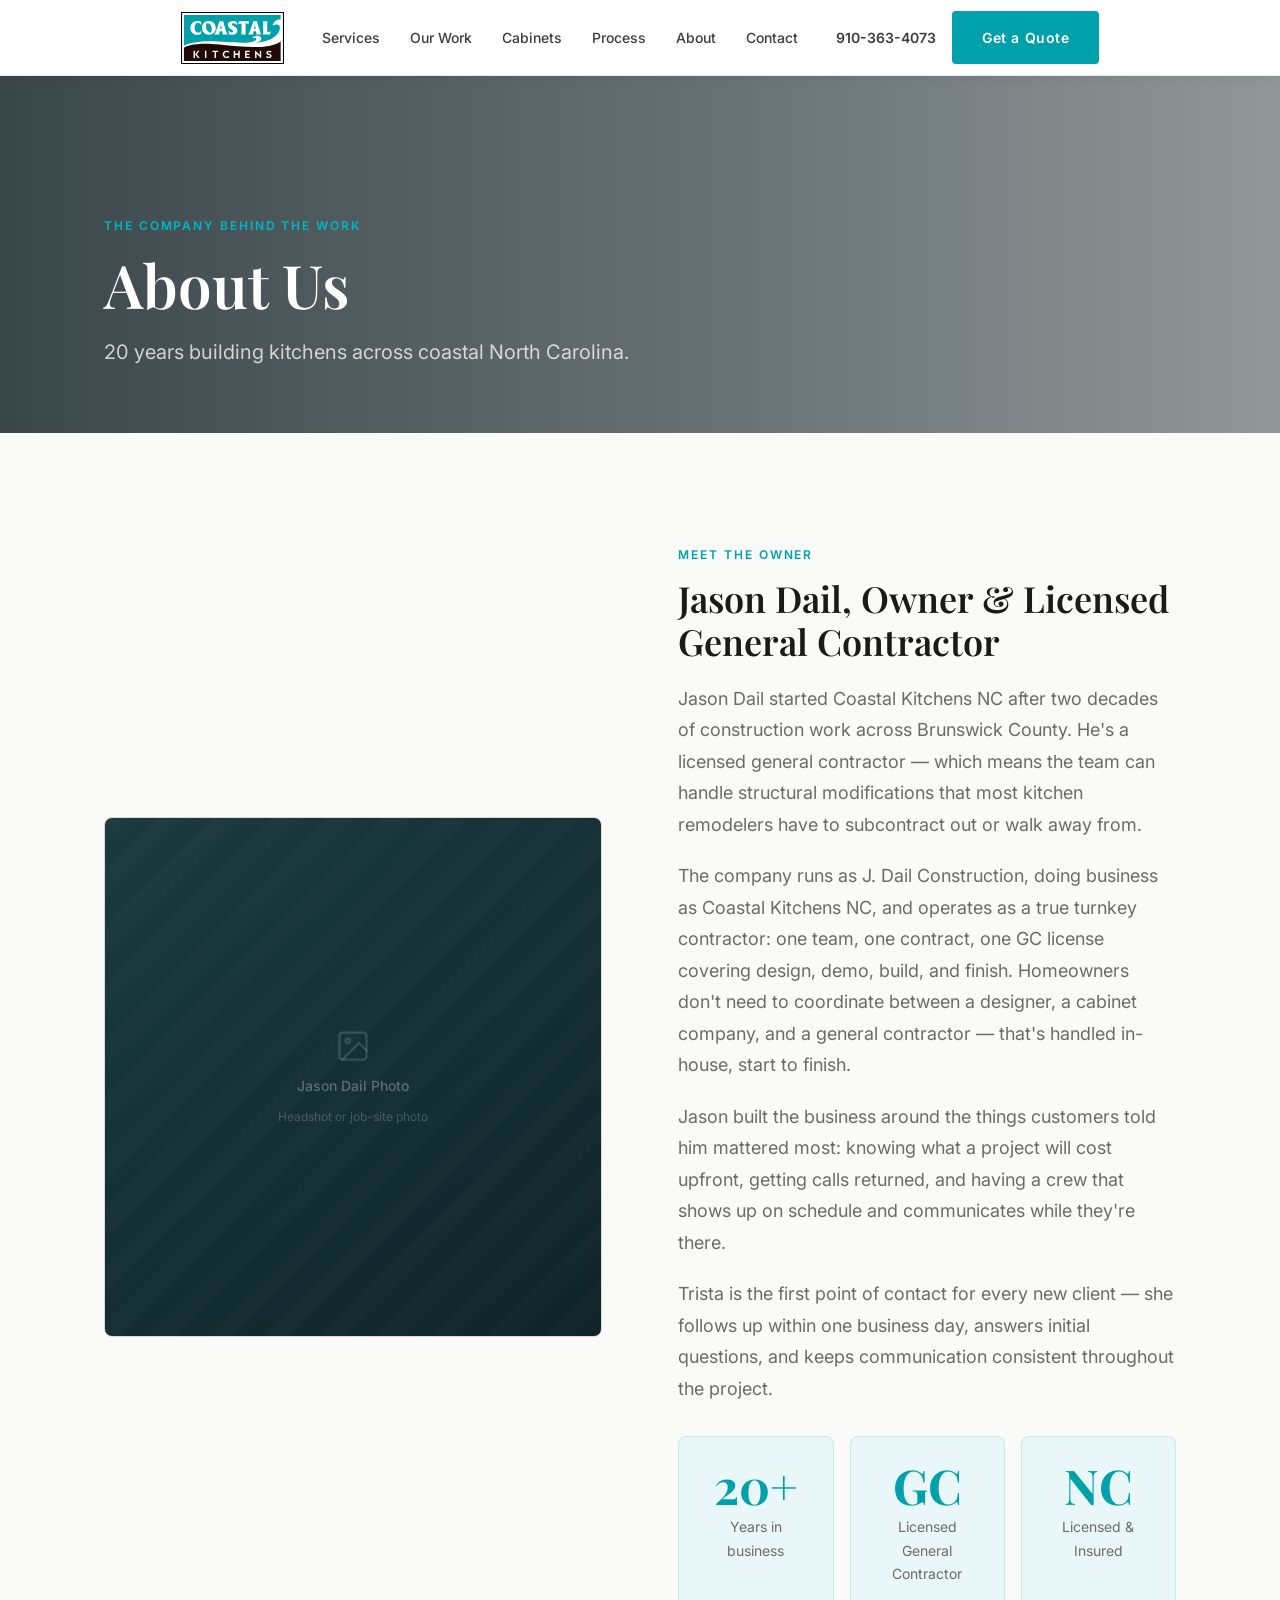
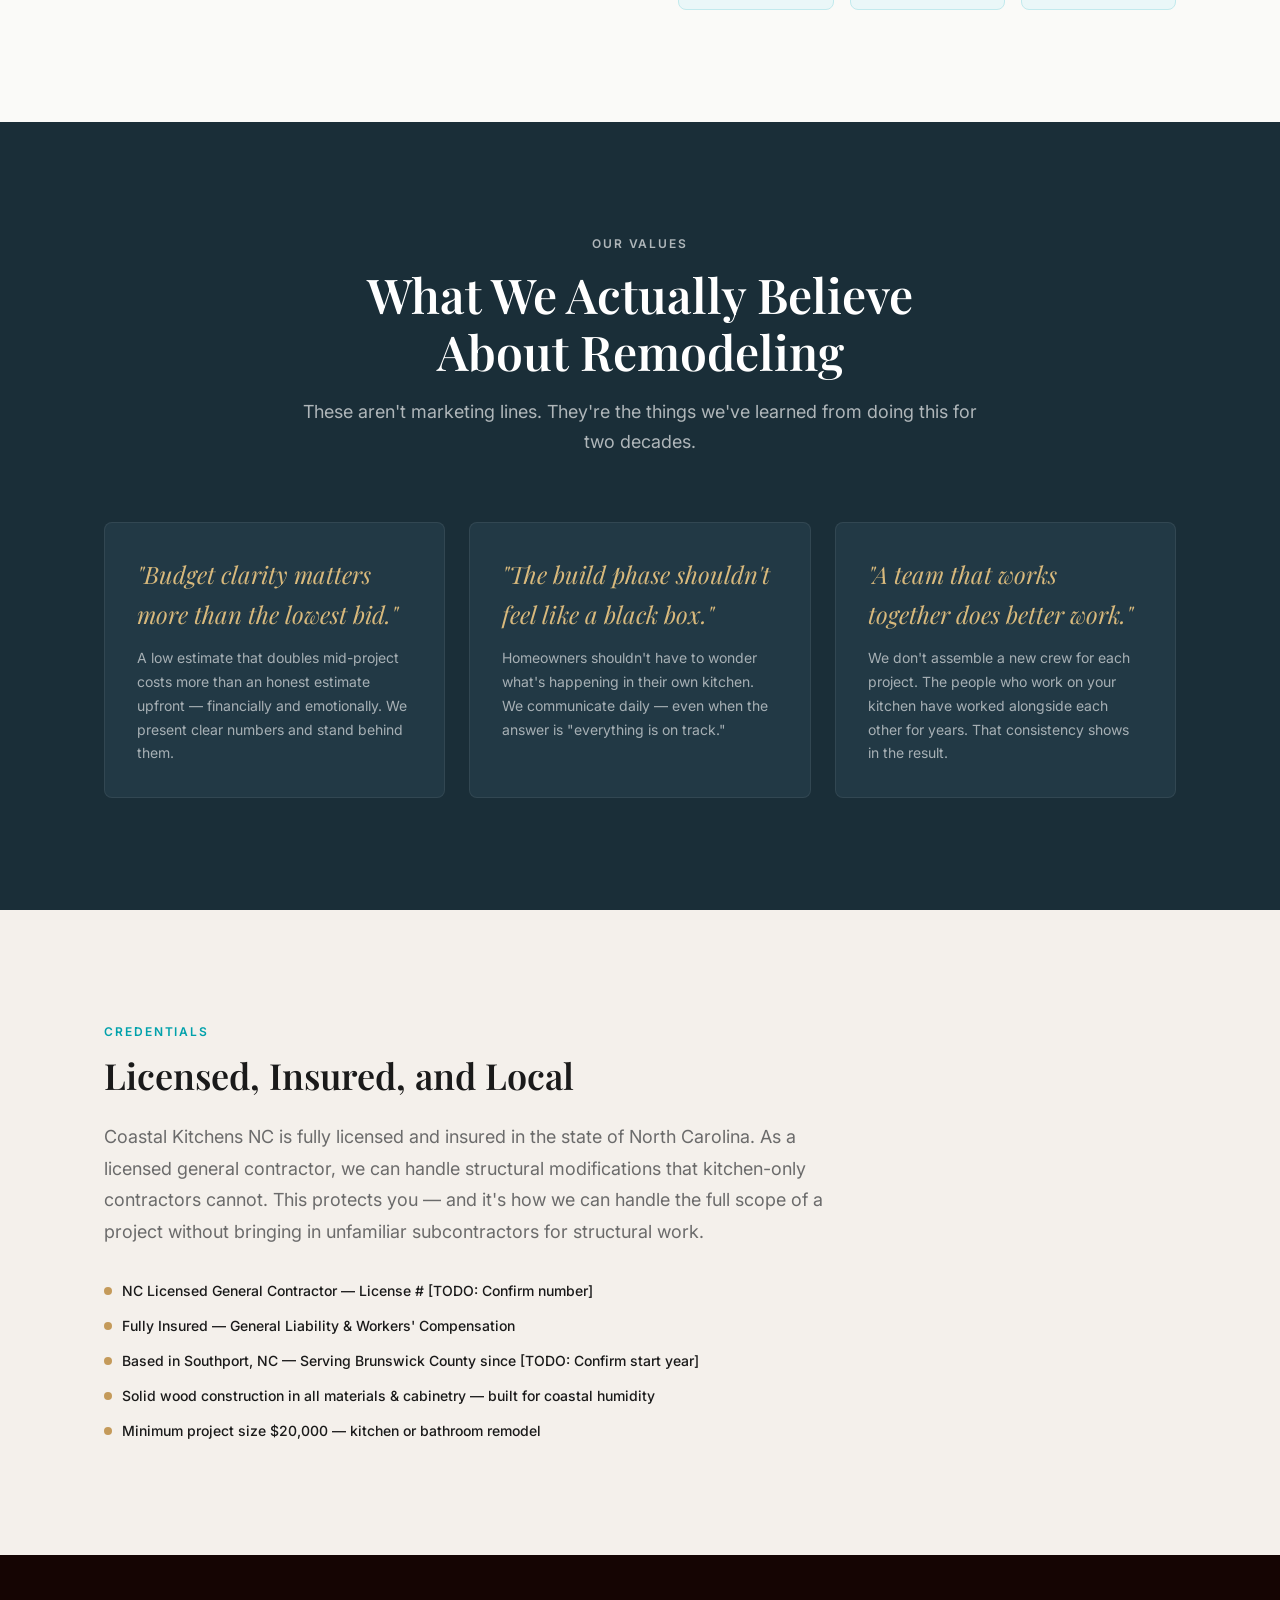
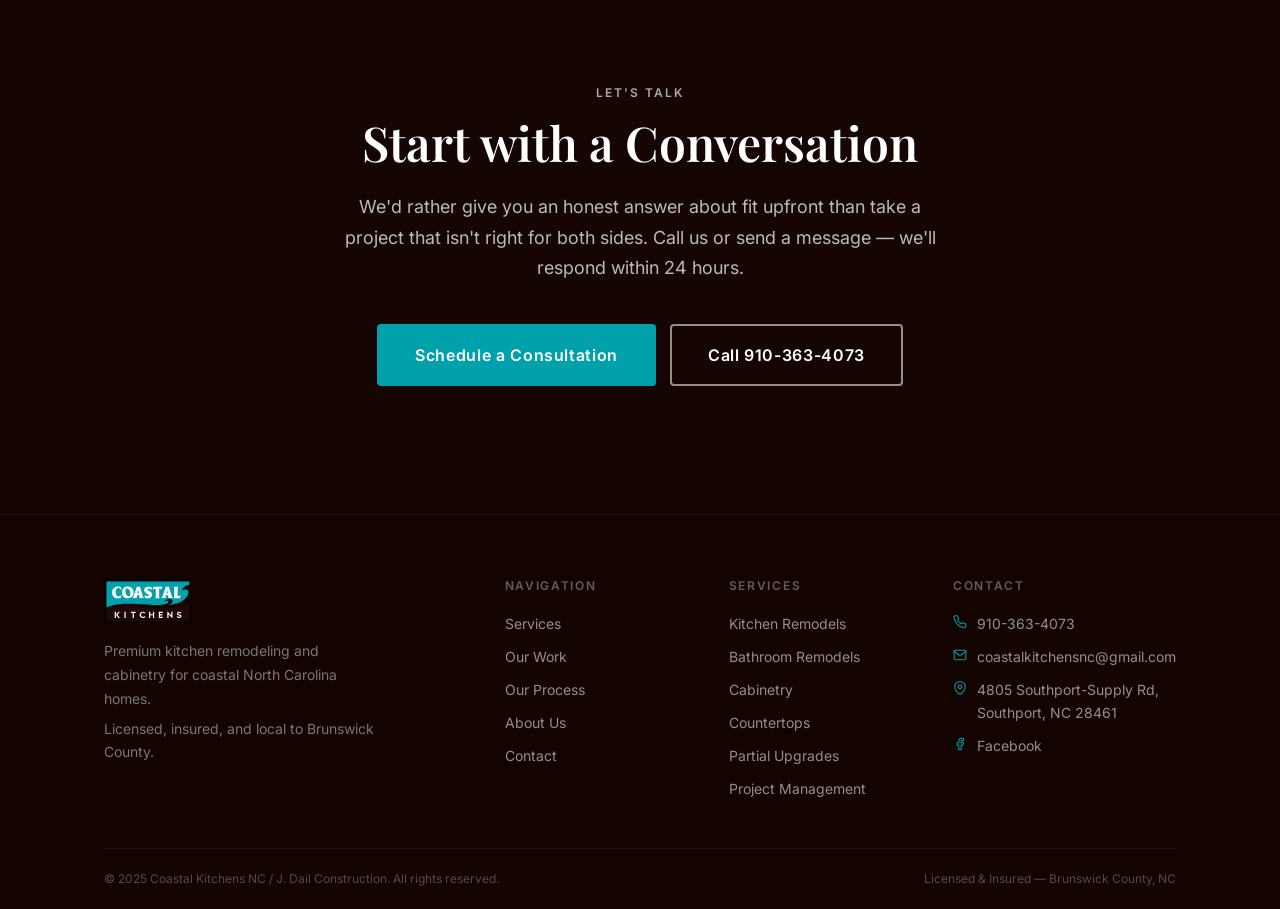
==== about.html @ c31afcaa "Initial site build — Coastal Kitchens NC Full first-pass website for J. Dail Construction / Coastal " ====
<!DOCTYPE html>
<html lang="en">
<head>
  <meta charset="UTF-8" />
  <meta name="viewport" content="width=device-width, initial-scale=1.0" />
  <title>About — Coastal Kitchens NC</title>
  <meta name="description" content="Jason Dail and Coastal Kitchens NC — 20 years of kitchen remodeling experience in Brunswick County, coastal North Carolina. Licensed general contractor." />
  <link rel="icon" type="image/png" sizes="192x192" href="images/favicon.png" />
  <link rel="shortcut icon" href="favicon.ico" type="image/png" />
  <link rel="apple-touch-icon" href="images/favicon.png" />
  <link rel="stylesheet" href="css/styles.css" />
  <link rel="preconnect" href="https://fonts.googleapis.com" />
  <link rel="preconnect" href="https://fonts.gstatic.com" crossorigin />
</head>
<body>

  <!-- Navigation -->
  <header class="site-header solid" id="site-header">
    <div class="container">
      <nav class="nav-inner">
        <a href="index.html" class="site-logo">
          <img src="images/logo.svg" alt="Coastal Kitchens NC" class="logo-img" />
        </a>
        <ul class="nav-links">
          <li><a href="services.html">Services</a></li>
          <li><a href="portfolio.html">Our Work</a></li>
          <li><a href="cabinets.html">Cabinets</a></li>
          <li><a href="process.html">Process</a></li>
          <li><a href="about.html">About</a></li>
          <li><a href="contact.html">Contact</a></li>
        </ul>
        <div class="nav-actions">
          <a href="tel:9103634073" class="nav-phone">910-363-4073</a>
          <a href="contact.html" class="btn btn-primary">Get a Quote</a>
          <button class="mobile-menu-toggle" aria-label="Open menu"><span></span><span></span><span></span></button>
        </div>
      </nav>
    </div>
  </header>
  <nav class="mobile-nav" aria-label="Mobile navigation">
    <a href="services.html">Services</a>
    <a href="portfolio.html">Our Work</a>
    <a href="cabinets.html">Cabinets</a>
    <a href="process.html">Process</a>
    <a href="about.html">About</a>
    <a href="contact.html">Contact</a>
    <a href="tel:9103634073" class="mobile-phone">910-363-4073</a>
  </nav>

  <!-- Page Hero -->
  <div class="page-hero">
    <div class="container">
      <span class="eyebrow">The Company Behind the Work</span>
      <h1>About Us</h1>
      <!-- TODO: Confirm tagline language with Jason -->
      <p>20 years building kitchens across coastal North Carolina.</p>
    </div>
  </div>

  <!-- About Intro -->
  <section class="section-pad bg-cream">
    <div class="container">
      <div class="about-intro-grid">

        <!-- TODO: Photo — Jason Dail headshot or Jason on a job site.
                  Vertical/portrait orientation preferred for this slot.
                  Candid and natural, not overly staged.
        -->
        <div class="about-intro-image photo-placeholder">
          <div class="placeholder-inner">
            <svg viewBox="0 0 24 24" stroke="currentColor" fill="none" stroke-width="1.5" stroke-linecap="round" stroke-linejoin="round"><rect x="3" y="3" width="18" height="18" rx="2"/><circle cx="8.5" cy="8.5" r="1.5"/><polyline points="21 15 16 10 5 21"/></svg>
            <p>Jason Dail Photo</p>
            <small>Headshot or job-site photo</small>
          </div>
        </div>

        <div class="about-intro-content">
          <span class="eyebrow">Meet the Owner</span>
          <h2>Jason Dail, Owner &amp; Licensed General Contractor</h2>
          <!-- TODO: Review and personalize this with Jason's own words/story -->
          <p>
            Jason Dail started Coastal Kitchens NC after two decades of construction work
            across Brunswick County. He's a licensed general contractor — which means the
            team can handle structural modifications that most kitchen remodelers have to
            subcontract out or walk away from.
          </p>
          <p>
            The company runs as J. Dail Construction, doing business as Coastal Kitchens NC,
            and operates as a true turnkey contractor: one team, one contract, one GC license
            covering design, demo, build, and finish. Homeowners don't need to coordinate
            between a designer, a cabinet company, and a general contractor — that's handled
            in-house, start to finish.
          </p>
          <p>
            Jason built the business around the things customers told him mattered most:
            knowing what a project will cost upfront, getting calls returned, and having
            a crew that shows up on schedule and communicates while they're there.
          </p>
          <p>
            Trista is the first point of contact for every new client — she follows up
            within one business day, answers initial questions, and keeps communication
            consistent throughout the project.
          </p>

          <!-- TODO: Confirm exact license type/number with Jason -->
          <div class="about-stat-row">
            <div class="about-stat">
              <div class="number">20+</div>
              <div class="label">Years in business</div>
            </div>
            <div class="about-stat">
              <div class="number">GC</div>
              <div class="label">Licensed General Contractor</div>
            </div>
            <div class="about-stat">
              <div class="number">NC</div>
              <div class="label">Licensed &amp; Insured</div>
            </div>
          </div>
        </div>

      </div>
    </div>
  </section>

  <!-- What Makes Us Different -->
  <section class="section-pad bg-navy">
    <div class="container">

      <div class="section-header centered light">
        <span class="eyebrow light">Our Values</span>
        <h2 style="color: var(--white);">What We Actually Believe About Remodeling</h2>
        <p>These aren't marketing lines. They're the things we've learned from doing this for two decades.</p>
      </div>

      <div style="display: grid; grid-template-columns: repeat(3, 1fr); gap: 24px;" class="values-grid">

        <div style="background: var(--navy-mid); border: 1px solid rgba(255,255,255,0.07); border-radius: var(--radius-lg); padding: 32px;">
          <div style="font-family: var(--font-heading); font-size: var(--text-2xl); color: var(--sand-light); margin-bottom: 12px; font-style: italic;">"Budget clarity matters more than the lowest bid."</div>
          <p style="font-size: var(--text-sm); color: rgba(255,255,255,0.6); line-height: 1.7;">A low estimate that doubles mid-project costs more than an honest estimate upfront — financially and emotionally. We present clear numbers and stand behind them.</p>
        </div>

        <div style="background: var(--navy-mid); border: 1px solid rgba(255,255,255,0.07); border-radius: var(--radius-lg); padding: 32px;">
          <div style="font-family: var(--font-heading); font-size: var(--text-2xl); color: var(--sand-light); margin-bottom: 12px; font-style: italic;">"The build phase shouldn't feel like a black box."</div>
          <p style="font-size: var(--text-sm); color: rgba(255,255,255,0.6); line-height: 1.7;">Homeowners shouldn't have to wonder what's happening in their own kitchen. We communicate daily — even when the answer is "everything is on track."</p>
        </div>

        <div style="background: var(--navy-mid); border: 1px solid rgba(255,255,255,0.07); border-radius: var(--radius-lg); padding: 32px;">
          <div style="font-family: var(--font-heading); font-size: var(--text-2xl); color: var(--sand-light); margin-bottom: 12px; font-style: italic;">"A team that works together does better work."</div>
          <p style="font-size: var(--text-sm); color: rgba(255,255,255,0.6); line-height: 1.7;">We don't assemble a new crew for each project. The people who work on your kitchen have worked alongside each other for years. That consistency shows in the result.</p>
        </div>

      </div>

    </div>
  </section>

  <!-- Credentials -->
  <section class="section-pad bg-warm">
    <div class="container">
      <div style="max-width: 720px;">
        <span class="eyebrow">Credentials</span>
        <h2 style="font-size: clamp(var(--text-2xl), 3vw, var(--text-4xl)); margin-bottom: 24px;">Licensed, Insured, and Local</h2>
        <p style="font-size: var(--text-lg); color: var(--text-muted); line-height: 1.75; margin-bottom: 32px;">
          Coastal Kitchens NC is fully licensed and insured in the state of North Carolina.
          As a licensed general contractor, we can handle structural modifications that
          kitchen-only contractors cannot. This protects you — and it's how we can handle
          the full scope of a project without bringing in unfamiliar subcontractors for
          structural work.
        </p>
        <ul style="display: flex; flex-direction: column; gap: 12px;">
          <!-- TODO: Confirm actual license type and number with Jason -->
          <li style="display: flex; align-items: center; gap: 10px; font-size: var(--text-sm); font-weight: 500; color: var(--text-primary);">
            <div style="width: 8px; height: 8px; border-radius: 50%; background: var(--sand); flex-shrink: 0;"></div>
            NC Licensed General Contractor — License # [TODO: Confirm number]
          </li>
          <li style="display: flex; align-items: center; gap: 10px; font-size: var(--text-sm); font-weight: 500; color: var(--text-primary);">
            <div style="width: 8px; height: 8px; border-radius: 50%; background: var(--sand); flex-shrink: 0;"></div>
            Fully Insured — General Liability &amp; Workers' Compensation
          </li>
          <li style="display: flex; align-items: center; gap: 10px; font-size: var(--text-sm); font-weight: 500; color: var(--text-primary);">
            <div style="width: 8px; height: 8px; border-radius: 50%; background: var(--sand); flex-shrink: 0;"></div>
            Based in Southport, NC — Serving Brunswick County since [TODO: Confirm start year]
          </li>
          <li style="display: flex; align-items: center; gap: 10px; font-size: var(--text-sm); font-weight: 500; color: var(--text-primary);">
            <div style="width: 8px; height: 8px; border-radius: 50%; background: var(--sand); flex-shrink: 0;"></div>
            Solid wood construction in all materials &amp; cabinetry — built for coastal humidity
          </li>
          <li style="display: flex; align-items: center; gap: 10px; font-size: var(--text-sm); font-weight: 500; color: var(--text-primary);">
            <div style="width: 8px; height: 8px; border-radius: 50%; background: var(--sand); flex-shrink: 0;"></div>
            Minimum project size $20,000 — kitchen or bathroom remodel
          </li>
        </ul>
      </div>
    </div>
  </section>

  <!-- CTA -->
  <section class="final-cta">
    <div class="final-cta-bg"></div>
    <div class="final-cta-overlay"></div>
    <div class="final-cta-content">
      <span class="eyebrow light">Let's Talk</span>
      <h2>Start with a Conversation</h2>
      <p>
        We'd rather give you an honest answer about fit upfront than take a project
        that isn't right for both sides. Call us or send a message — we'll respond within 24 hours.
      </p>
      <div class="final-cta-actions">
        <a href="contact.html" class="btn btn-primary btn-lg">Schedule a Consultation</a>
        <a href="tel:9103634073" class="btn btn-ghost-light btn-lg">Call 910-363-4073</a>
      </div>
    </div>
  </section>

  <!-- Footer -->
  <footer class="site-footer">
    <div class="container">
      <div class="footer-grid">
        <div class="footer-brand"><a href="index.html" class="site-logo"><img src="images/logo.svg" alt="Coastal Kitchens NC" class="footer-logo-img" /></a><p>Premium kitchen remodeling and cabinetry for coastal North Carolina homes.</p><p>Licensed, insured, and local to Brunswick County.</p></div>
        <div class="footer-col"><h4>Navigation</h4><ul><li><a href="services.html">Services</a></li><li><a href="portfolio.html">Our Work</a></li><li><a href="process.html">Our Process</a></li><li><a href="about.html">About Us</a></li><li><a href="contact.html">Contact</a></li></ul></div>
        <div class="footer-col"><h4>Services</h4><ul><li>Kitchen Remodels</li><li>Bathroom Remodels</li><li>Cabinetry</li><li>Countertops</li><li>Partial Upgrades</li><li>Project Management</li></ul></div>
        <div class="footer-col"><h4>Contact</h4><ul><li><div class="footer-contact-item"><svg viewBox="0 0 24 24"><path d="M22 16.92v3a2 2 0 0 1-2.18 2 19.79 19.79 0 0 1-8.63-3.07A19.5 19.5 0 0 1 4.69 12 19.79 19.79 0 0 1 1.61 3.44 2 2 0 0 1 3.6 1.27h3a2 2 0 0 1 2 1.72 12.84 12.84 0 0 0 .7 2.81 2 2 0 0 1-.45 2.11L7.91 8.87a16 16 0 0 0 6.02 6.02l.87-.87a2 2 0 0 1 2.11-.45 12.84 12.84 0 0 0 2.81.7A2 2 0 0 1 21.73 16.92z"/></svg><a href="tel:9103634073" style="color:rgba(255,255,255,0.55)">910-363-4073</a></div></li><li><div class="footer-contact-item"><svg viewBox="0 0 24 24"><path d="M4 4h16c1.1 0 2 .9 2 2v12c0 1.1-.9 2-2 2H4c-1.1 0-2-.9-2-2V6c0-1.1.9-2 2-2z"/><polyline points="22,6 12,13 2,6"/></svg><a href="mailto:coastalkitchensnc@gmail.com" style="color:rgba(255,255,255,0.55)">coastalkitchensnc@gmail.com</a></div></li><li><div class="footer-contact-item"><svg viewBox="0 0 24 24"><path d="M21 10c0 7-9 13-9 13s-9-6-9-13a9 9 0 0 1 18 0z"/><circle cx="12" cy="10" r="3"/></svg><span style="color:rgba(255,255,255,0.55)">4805 Southport-Supply Rd, Southport, NC 28461</span></div></li><li><div class="footer-contact-item"><svg viewBox="0 0 24 24"><path d="M18 2h-3a5 5 0 0 0-5 5v3H7v4h3v8h4v-8h3l1-4h-4V7a1 1 0 0 1 1-1h3z"/></svg><a href="https://facebook.com/coastalkitchensnc" target="_blank" rel="noopener" style="color:rgba(255,255,255,0.55)">Facebook</a></div></li></ul></div>
      </div>
      <div class="footer-bottom">
        <p>&copy; 2025 Coastal Kitchens NC / J. Dail Construction. All rights reserved.</p>
        <p>Licensed &amp; Insured &mdash; Brunswick County, NC</p>
      </div>
    </div>
  </footer>

  <script src="js/main.js"></script>
</body>
</html>
---- css/styles.css ----
/* ============================================================
   COASTAL KITCHENS NC — Design System & Styles
   ============================================================ */

@import url('https://fonts.googleapis.com/css2?family=Playfair+Display:ital,wght@0,400;0,500;0,600;0,700;1,400;1,500&family=Inter:wght@300;400;500;600&display=swap');

/* --- Design Tokens (brand colors pulled from logo) --- */
:root {
  /* Brand Colors */
  --teal:         #00a1ab;   /* Logo teal — primary brand */
  --teal-dark:    #00848c;   /* Hover state */
  --teal-mid:     #00b8c5;   /* Lighter accent */
  --teal-bg:      #eaf7f8;   /* Very light teal — section backgrounds */
  --teal-border:  #c2eaed;   /* Light teal border */
  --dark:         #1f0805;   /* Logo dark brown — footer, final CTA */
  --dark-mid:     #2d1008;
  --navy:         #1a2e38;   /* Deep teal-navy for dark content sections */
  --navy-mid:     #223945;   /* Card surface on navy */
  --sand:         #c49a5a;   /* Warm accent */
  --sand-light:   #d8b97c;   /* Warm accent on dark backgrounds */

  /* Neutral Palette */
  --cream:        #fafaf8;
  --warm-white:   #f4f0eb;
  --white:        #ffffff;
  --text-primary: #1a1a1a;
  --text-body:    #3d3d3d;
  --text-muted:   #6b6b6b;
  --border:       #e0d9d2;
  --border-light: #ede8e2;

  /* Typography */
  --font-heading: 'Playfair Display', Georgia, serif;
  --font-body:    'Inter', -apple-system, BlinkMacSystemFont, 'Segoe UI', sans-serif;

  /* Scale */
  --text-xs:   0.75rem;
  --text-sm:   0.875rem;
  --text-base: 1rem;
  --text-lg:   1.125rem;
  --text-xl:   1.25rem;
  --text-2xl:  1.5rem;
  --text-3xl:  1.875rem;
  --text-4xl:  2.25rem;
  --text-5xl:  3rem;
  --text-6xl:  3.75rem;

  /* Layout */
  --nav-height:    76px;
  --section-pad:   clamp(64px, 9vw, 112px);
  --container-max: 1200px;
  --container-pad: clamp(20px, 5vw, 64px);

  /* Effects */
  --shadow-sm:  0 1px 3px rgba(0,0,0,.07), 0 1px 2px rgba(0,0,0,.05);
  --shadow-md:  0 4px 14px rgba(0,0,0,.09), 0 2px 6px rgba(0,0,0,.06);
  --shadow-lg:  0 16px 40px rgba(0,0,0,.10), 0 4px 12px rgba(0,0,0,.07);
  --radius:     4px;
  --radius-lg:  8px;
  --transition: 0.22s ease;
}

/* ============================================================
   RESET & BASE
   ============================================================ */
*, *::before, *::after { box-sizing: border-box; margin: 0; padding: 0; }
html { scroll-behavior: smooth; -webkit-text-size-adjust: 100%; }
body {
  font-family: var(--font-body);
  font-size: var(--text-base);
  line-height: 1.65;
  color: var(--text-body);
  background: var(--white);
  -webkit-font-smoothing: antialiased;
}
img  { max-width: 100%; height: auto; display: block; }
a    { color: inherit; text-decoration: none; }
ul, ol { list-style: none; }
button { cursor: pointer; border: none; background: none; font: inherit; }

/* ============================================================
   LAYOUT
   ============================================================ */
.container {
  max-width: var(--container-max);
  margin: 0 auto;
  padding: 0 var(--container-pad);
}
.section-pad  { padding: var(--section-pad) 0; }
.bg-cream     { background: var(--cream); }
.bg-warm      { background: var(--warm-white); }
.bg-teal-light { background: var(--teal-bg); }
.bg-white     { background: var(--white); }
.bg-dark      { background: var(--dark); }
.bg-navy      { background: var(--navy); }

/* ============================================================
   TYPOGRAPHY
   ============================================================ */
h1, h2, h3, h4 {
  font-family: var(--font-heading);
  font-weight: 600;
  line-height: 1.2;
  color: var(--text-primary);
}

.eyebrow {
  display: block;
  font-family: var(--font-body);
  font-size: var(--text-xs);
  font-weight: 600;
  letter-spacing: 0.16em;
  text-transform: uppercase;
  color: var(--teal);
  margin-bottom: 12px;
}
.eyebrow.light { color: rgba(255,255,255,0.65); }

.section-header { max-width: 680px; margin-bottom: clamp(40px, 5vw, 64px); }
.section-header.centered { margin-left: auto; margin-right: auto; text-align: center; }
.section-header h2 { font-size: clamp(var(--text-3xl), 4vw, var(--text-5xl)); margin-bottom: 16px; }
.section-header p  { font-size: var(--text-lg); color: var(--text-muted); line-height: 1.7; }
.section-header.light h2 { color: var(--white); }
.section-header.light p  { color: rgba(255,255,255,0.65); }
.section-cta { margin-top: clamp(40px, 5vw, 56px); text-align: center; }

/* ============================================================
   BUTTONS
   ============================================================ */
.btn {
  display: inline-flex;
  align-items: center;
  gap: 8px;
  font-family: var(--font-body);
  font-size: var(--text-sm);
  font-weight: 600;
  letter-spacing: 0.04em;
  padding: 13px 28px;
  border-radius: var(--radius);
  border: 2px solid transparent;
  transition: background var(--transition), color var(--transition),
              border-color var(--transition), box-shadow var(--transition),
              transform var(--transition);
  white-space: nowrap;
}
.btn:active { transform: translateY(1px); }
.btn-lg { font-size: var(--text-base); padding: 16px 36px; }

/* Primary — teal fill */
.btn-primary {
  background: var(--teal);
  color: var(--white);
  border-color: var(--teal);
}
.btn-primary:hover {
  background: var(--teal-dark);
  border-color: var(--teal-dark);
  box-shadow: var(--shadow-md);
}

/* Ghost — teal outline, dark text (for light sections) */
.btn-ghost {
  background: transparent;
  color: var(--teal);
  border-color: var(--teal);
}
.btn-ghost:hover {
  background: var(--teal);
  color: var(--white);
}

/* Ghost Dark — dark outline, dark text */
.btn-ghost-dark {
  background: transparent;
  color: var(--text-primary);
  border-color: var(--text-primary);
}
.btn-ghost-dark:hover {
  background: var(--text-primary);
  color: var(--white);
}

/* Ghost Light — white outline/text (for dark sections) */
.btn-ghost-light {
  background: transparent;
  color: var(--white);
  border-color: rgba(255,255,255,0.55);
}
.btn-ghost-light:hover {
  background: rgba(255,255,255,0.1);
  border-color: var(--white);
}

/* ============================================================
   PHOTO PLACEHOLDERS
   ============================================================ */
.photo-placeholder {
  width: 100%;
  background: linear-gradient(145deg, #1a3a40 0%, #0f2428 100%);
  display: flex;
  align-items: center;
  justify-content: center;
  position: relative;
  overflow: hidden;
  min-height: 240px;
}
.photo-placeholder::before {
  content: '';
  position: absolute;
  inset: 0;
  background: repeating-linear-gradient(-45deg, transparent, transparent 20px,
    rgba(255,255,255,0.015) 20px, rgba(255,255,255,0.015) 40px);
}
.placeholder-inner {
  display: flex;
  flex-direction: column;
  align-items: center;
  gap: 10px;
  color: rgba(255,255,255,0.3);
  font-family: var(--font-body);
  text-align: center;
  padding: 24px;
  position: relative;
  z-index: 1;
}
.placeholder-inner svg  { width: 36px; height: 36px; opacity: 0.5; }
.placeholder-inner p    { font-size: var(--text-sm); font-weight: 500; }
.placeholder-inner small{ font-size: var(--text-xs); opacity: 0.7; }

/* ============================================================
   NAVIGATION
   ============================================================ */
.site-header {
  position: fixed;
  top: 0;
  left: 0;
  right: 0;
  z-index: 1000;
  background: var(--white);
  border-bottom: 1px solid var(--border-light);
  box-shadow: 0 1px 12px rgba(0,0,0,.06);
  height: var(--nav-height);
  display: flex;
  align-items: center;
}

.nav-inner {
  display: flex;
  align-items: center;
  justify-content: space-between;
  gap: 24px;
  width: 100%;
}

/* Logo */
.site-logo {
  display: flex;
  align-items: center;
  flex-shrink: 0;
  text-decoration: none;
}
.logo-img {
  height: 52px;
  width: auto;
  display: block;
}

/* Nav Links */
.nav-links {
  display: flex;
  align-items: center;
  gap: 2px;
}
.nav-links a {
  font-size: var(--text-sm);
  font-weight: 500;
  color: var(--text-body);
  padding: 8px 14px;
  border-radius: var(--radius);
  transition: color var(--transition), background var(--transition);
}
.nav-links a:hover {
  color: var(--teal);
  background: var(--teal-bg);
}

/* Nav Actions */
.nav-actions {
  display: flex;
  align-items: center;
  gap: 16px;
}
.nav-phone {
  font-size: var(--text-sm);
  font-weight: 600;
  color: var(--text-body);
  transition: color var(--transition);
}
.nav-phone:hover { color: var(--teal); }

/* Mobile Toggle */
.mobile-menu-toggle {
  display: none;
  flex-direction: column;
  gap: 5px;
  padding: 6px;
}
.mobile-menu-toggle span {
  display: block;
  width: 22px;
  height: 2px;
  background: var(--text-primary);
  border-radius: 2px;
  transition: transform var(--transition), opacity var(--transition);
  transform-origin: center;
}
.mobile-menu-toggle.open span:nth-child(1) { transform: translateY(7px) rotate(45deg); }
.mobile-menu-toggle.open span:nth-child(2) { opacity: 0; }
.mobile-menu-toggle.open span:nth-child(3) { transform: translateY(-7px) rotate(-45deg); }

/* Mobile Nav Drawer */
.mobile-nav {
  display: none;
  position: fixed;
  inset: 0;
  background: var(--white);
  z-index: 999;
  flex-direction: column;
  align-items: center;
  justify-content: center;
  gap: 8px;
  opacity: 0;
  transition: opacity var(--transition);
}
.mobile-nav.open { display: flex; opacity: 1; }
.mobile-nav a {
  font-family: var(--font-heading);
  font-size: var(--text-3xl);
  font-weight: 500;
  color: var(--text-primary);
  padding: 10px 24px;
  transition: color var(--transition);
}
.mobile-nav a:hover { color: var(--teal); }
.mobile-nav .mobile-phone {
  font-family: var(--font-body);
  font-size: var(--text-lg);
  font-weight: 600;
  color: var(--teal);
  margin-top: 24px;
}

/* ============================================================
   HERO
   ============================================================ */
.hero {
  position: relative;
  min-height: calc(100svh - var(--nav-height));
  margin-top: var(--nav-height);
  display: flex;
  align-items: center;
  overflow: hidden;
}
.hero-bg {
  position: absolute;
  inset: 0;
  background-image: url('https://images.unsplash.com/photo-1682888813913-e13f18692019?w=1920&auto=format&fit=crop&q=80');
  background-size: cover;
  background-position: center;
  z-index: 0;
}
.hero-overlay {
  position: absolute;
  inset: 0;
  background: linear-gradient(
    to right,
    rgba(8, 24, 28, 0.88) 0%,
    rgba(8, 24, 28, 0.60) 55%,
    rgba(8, 24, 28, 0.25) 100%
  );
  z-index: 1;
}
.hero-content {
  position: relative;
  z-index: 2;
  max-width: 720px;
  padding: clamp(56px, 8vw, 100px) var(--container-pad);
}
.hero-eyebrow {
  font-family: var(--font-body);
  font-size: var(--text-xs);
  font-weight: 600;
  letter-spacing: 0.18em;
  text-transform: uppercase;
  color: var(--teal-mid);
  margin-bottom: 20px;
}
.hero h1 {
  font-size: clamp(var(--text-4xl), 5.5vw, var(--text-6xl));
  color: var(--white);
  line-height: 1.1;
  margin-bottom: 24px;
}
.hero-sub {
  font-size: clamp(var(--text-base), 2vw, var(--text-xl));
  color: rgba(255,255,255,0.75);
  line-height: 1.7;
  max-width: 580px;
  margin-bottom: 40px;
}
.hero-cta { display: flex; flex-wrap: wrap; gap: 14px; }

/* Scroll indicator */
.hero-scroll {
  position: absolute;
  bottom: 32px;
  left: 50%;
  transform: translateX(-50%);
  z-index: 2;
}
.scroll-line {
  width: 1px;
  height: 48px;
  background: rgba(255,255,255,0.15);
  position: relative;
  overflow: hidden;
}
.scroll-line::after {
  content: '';
  position: absolute;
  top: -48px;
  width: 100%;
  height: 48px;
  background: linear-gradient(to bottom, transparent, var(--teal-mid));
  animation: scrollDown 2s ease infinite;
}
@keyframes scrollDown { to { top: 48px; } }

/* ============================================================
   TRUST BAR
   ============================================================ */
.trust-bar {
  background: var(--teal-bg);
  border-bottom: 1px solid var(--teal-border);
}
.trust-bar-inner {
  display: grid;
  grid-template-columns: repeat(4, 1fr);
}
.trust-item {
  display: flex;
  align-items: center;
  gap: 14px;
  padding: 22px var(--container-pad);
  border-right: 1px solid var(--teal-border);
}
.trust-item:last-child { border-right: none; }
.trust-icon {
  width: 40px;
  height: 40px;
  border-radius: 50%;
  background: rgba(0, 161, 171, 0.12);
  display: flex;
  align-items: center;
  justify-content: center;
  flex-shrink: 0;
}
.trust-icon svg {
  width: 18px;
  height: 18px;
  stroke: var(--teal);
  fill: none;
  stroke-width: 1.75;
  stroke-linecap: round;
  stroke-linejoin: round;
}
.trust-text strong {
  display: block;
  font-size: var(--text-sm);
  font-weight: 600;
  color: var(--text-primary);
  line-height: 1.3;
}
.trust-text span {
  font-size: var(--text-xs);
  color: var(--text-muted);
}

/* ============================================================
   SERVICES SECTION
   ============================================================ */
.services-grid {
  display: grid;
  grid-template-columns: repeat(3, 1fr);
  gap: 24px;
}
.service-card {
  background: var(--white);
  border: 1px solid var(--border);
  border-radius: var(--radius-lg);
  overflow: hidden;
  transition: box-shadow var(--transition), transform var(--transition),
              border-color var(--transition);
}
.service-card:hover {
  box-shadow: var(--shadow-lg);
  transform: translateY(-3px);
  border-color: var(--teal-border);
}
.service-card-image { height: 200px; }
.service-card-body  { padding: 28px; }
.service-card-body h3 { font-size: var(--text-xl); margin-bottom: 10px; }
.service-card-body p  {
  color: var(--text-muted);
  font-size: var(--text-sm);
  line-height: 1.65;
  margin-bottom: 20px;
}
.service-card-link {
  font-size: var(--text-sm);
  font-weight: 600;
  color: var(--teal);
  display: inline-flex;
  align-items: center;
  gap: 6px;
  transition: gap var(--transition), color var(--transition);
}
.service-card-link:hover { color: var(--teal-dark); gap: 10px; }
.service-card-link svg {
  width: 14px; height: 14px;
  stroke: currentColor; fill: none;
  stroke-width: 2; stroke-linecap: round; stroke-linejoin: round;
}

/* ============================================================
   WHY US SECTION — Light version with teal accents
   ============================================================ */
.why-us-grid {
  display: grid;
  grid-template-columns: 1fr 1fr;
  gap: clamp(40px, 6vw, 80px);
  align-items: center;
}
.why-us-content h2 {
  font-size: clamp(var(--text-3xl), 3.5vw, var(--text-5xl));
  margin-bottom: 20px;
  color: var(--text-primary);
}
.why-us-content > p {
  color: var(--text-muted);
  font-size: var(--text-lg);
  line-height: 1.7;
  margin-bottom: 32px;
}
.differentiator-list {
  display: flex;
  flex-direction: column;
  gap: 14px;
  margin-bottom: 40px;
}
.differentiator-item {
  display: flex;
  align-items: flex-start;
  gap: 12px;
  font-size: var(--text-sm);
  color: var(--text-body);
  line-height: 1.5;
}
.diff-icon {
  width: 20px;
  height: 20px;
  border-radius: 50%;
  background: rgba(0,161,171,0.12);
  display: flex;
  align-items: center;
  justify-content: center;
  flex-shrink: 0;
  margin-top: 1px;
}
.diff-icon svg {
  width: 11px; height: 11px;
  stroke: var(--teal); fill: none;
  stroke-width: 2.5; stroke-linecap: round; stroke-linejoin: round;
}
.why-us-image {
  border-radius: var(--radius-lg);
  overflow: hidden;
  height: 520px;
  border: 1px solid var(--border);
}

/* Teal accent bar for why-us section */
.why-us-accent {
  display: block;
  width: 48px;
  height: 3px;
  background: var(--teal);
  border-radius: 2px;
  margin-bottom: 24px;
}

/* ============================================================
   FEATURED WORK
   ============================================================ */
.work-grid {
  display: grid;
  grid-template-columns: repeat(3, 1fr);
  gap: 24px;
}
.work-card {
  border-radius: var(--radius-lg);
  overflow: hidden;
  background: var(--white);
  border: 1px solid var(--border);
  transition: box-shadow var(--transition), transform var(--transition);
}
.work-card:hover { box-shadow: var(--shadow-lg); transform: translateY(-3px); }
.work-card-images {
  display: grid;
  grid-template-columns: 1fr 1fr;
  gap: 2px;
  height: 220px;
}
.work-card-images .photo-placeholder { position: relative; }
.work-card-images .photo-placeholder:first-child::after {
  content: 'Before';
  position: absolute; top: 8px; left: 8px;
  background: rgba(0,0,0,0.45);
  color: var(--white);
  font-size: 10px; font-weight: 600; letter-spacing: 0.1em; text-transform: uppercase;
  padding: 3px 8px; border-radius: 2px;
}
.work-card-images .photo-placeholder:last-child::after {
  content: 'After';
  position: absolute; top: 8px; left: 8px;
  background: rgba(0,161,171,0.75);
  color: var(--white);
  font-size: 10px; font-weight: 600; letter-spacing: 0.1em; text-transform: uppercase;
  padding: 3px 8px; border-radius: 2px;
}
.work-card-body { padding: 20px 24px; }
.work-card-body h3 {
  font-size: var(--text-base);
  font-family: var(--font-body);
  font-weight: 600;
  color: var(--text-primary);
  margin-bottom: 4px;
}
.work-card-body p { font-size: var(--text-xs); color: var(--text-muted); }

/* ============================================================
   PROCESS SECTION
   ============================================================ */
.process-steps {
  display: grid;
  grid-template-columns: repeat(4, 1fr);
  gap: 32px;
}
.process-step { position: relative; }
.step-number {
  font-family: var(--font-heading);
  font-size: 3.5rem;
  font-weight: 700;
  color: var(--teal-border);
  line-height: 1;
  margin-bottom: 10px;
  transition: color var(--transition);
}
.process-step:hover .step-number { color: var(--teal); }
.process-step h3 { font-size: var(--text-lg); margin-bottom: 8px; }
.process-step p  { font-size: var(--text-sm); color: var(--text-muted); line-height: 1.65; }
.process-note {
  margin-top: 40px;
  padding: 20px 24px;
  background: var(--white);
  border: 1px solid var(--teal-border);
  border-left: 3px solid var(--teal);
  border-radius: var(--radius);
  display: inline-flex;
  align-items: center;
  gap: 12px;
}
.process-note svg {
  width: 18px; height: 18px;
  stroke: var(--teal); fill: none;
  stroke-width: 1.75; stroke-linecap: round; stroke-linejoin: round;
  flex-shrink: 0;
}
.process-note p   { font-size: var(--text-sm); color: var(--text-body); }
.process-note strong { color: var(--text-primary); }

/* ============================================================
   SERVICE AREA
   ============================================================ */
.service-area-grid {
  display: grid;
  grid-template-columns: 1fr 1fr;
  gap: clamp(40px, 6vw, 80px);
  align-items: center;
}
.area-content h2 {
  font-size: clamp(var(--text-3xl), 3.5vw, var(--text-5xl));
  margin-bottom: 16px;
}
.area-content > p {
  font-size: var(--text-lg);
  color: var(--text-muted);
  line-height: 1.7;
  margin-bottom: 28px;
}
.area-list {
  display: grid;
  grid-template-columns: 1fr 1fr;
  gap: 8px 16px;
  margin-bottom: 36px;
}
.area-list li {
  display: flex;
  align-items: center;
  gap: 8px;
  font-size: var(--text-sm);
  font-weight: 500;
  color: var(--text-body);
}
.area-list li::before {
  content: '';
  display: inline-block;
  width: 6px; height: 6px;
  border-radius: 50%;
  background: var(--teal);
  flex-shrink: 0;
}
.area-map {
  height: 400px;
  border-radius: var(--radius-lg);
  overflow: hidden;
  border: 1px solid var(--border);
}

/* ============================================================
   TESTIMONIALS — Light version
   ============================================================ */
.testimonials-grid {
  display: grid;
  grid-template-columns: repeat(3, 1fr);
  gap: 24px;
  margin-bottom: 36px;
}
.testimonial-card {
  background: var(--white);
  border: 1px solid var(--border);
  border-radius: var(--radius-lg);
  padding: 32px;
  box-shadow: var(--shadow-sm);
  transition: box-shadow var(--transition), transform var(--transition);
}
.testimonial-card:hover {
  box-shadow: var(--shadow-md);
  transform: translateY(-2px);
}
.testimonial-stars {
  display: flex;
  gap: 3px;
  margin-bottom: 16px;
}
.testimonial-stars svg {
  width: 16px; height: 16px;
  fill: #f59e0b;
}
.testimonial-quote {
  font-family: var(--font-heading);
  font-style: italic;
  font-size: var(--text-lg);
  color: var(--text-primary);
  line-height: 1.6;
  margin-bottom: 24px;
}
.testimonial-placeholder-note {
  font-size: var(--text-xs);
  color: var(--text-muted);
  font-style: italic;
  margin-bottom: 12px;
  display: block;
  padding: 6px 10px;
  background: var(--warm-white);
  border-radius: 3px;
  border-left: 2px solid var(--border);
}
.testimonial-author { display: flex; align-items: center; gap: 12px; }
.author-avatar {
  width: 40px; height: 40px;
  border-radius: 50%;
  background: var(--teal-bg);
  display: flex;
  align-items: center;
  justify-content: center;
  font-family: var(--font-heading);
  font-size: var(--text-base);
  color: var(--teal-dark);
  font-weight: 600;
  flex-shrink: 0;
  border: 1px solid var(--teal-border);
}
.author-name     { font-weight: 600; font-size: var(--text-sm); color: var(--text-primary); }
.author-location { font-size: var(--text-xs); color: var(--text-muted); }
.reviews-link    { text-align: center; padding-top: 16px; border-top: 1px solid var(--border-light); }
.reviews-link a  {
  font-size: var(--text-sm);
  color: var(--teal);
  display: inline-flex;
  align-items: center;
  gap: 8px;
  font-weight: 500;
  transition: color var(--transition);
}
.reviews-link a:hover { color: var(--teal-dark); }

/* ============================================================
   FINAL CTA — Dark brand section
   ============================================================ */
.final-cta {
  position: relative;
  padding: clamp(80px, 10vw, 140px) 0;
  overflow: hidden;
  background: var(--dark);
}
.final-cta-bg {
  position: absolute;
  inset: 0;
  background-image: url('https://images.unsplash.com/photo-1649083048597-d7b4f1e8a386?w=1920&auto=format&fit=crop&q=80');
  background-size: cover;
  background-position: center;
  z-index: 0;
}
.final-cta-overlay {
  position: absolute;
  inset: 0;
  background: rgba(15, 4, 2, 0.6);
  z-index: 1;
}
.final-cta-content {
  position: relative;
  z-index: 2;
  text-align: center;
  max-width: 720px;
  margin: 0 auto;
  padding: 0 var(--container-pad);
}
.final-cta-content h2 {
  font-size: clamp(var(--text-3xl), 4vw, var(--text-5xl));
  color: var(--white);
  margin-bottom: 20px;
}
.final-cta-content p {
  font-size: var(--text-lg);
  color: rgba(255,255,255,0.72);
  line-height: 1.7;
  margin-bottom: 40px;
}
.final-cta-actions {
  display: flex;
  flex-wrap: wrap;
  gap: 14px;
  justify-content: center;
}

/* ============================================================
   FOOTER
   ============================================================ */
.site-footer {
  background: #130400;
  border-top: 1px solid rgba(255,255,255,0.06);
  padding: 64px 0 0;
}
.footer-grid {
  display: grid;
  grid-template-columns: 2fr 1fr 1fr 1fr;
  gap: 48px;
  padding-bottom: 48px;
  border-bottom: 1px solid rgba(255,255,255,0.07);
}
.footer-logo-img { height: 44px; width: auto; margin-bottom: 16px; }
.footer-brand > p {
  font-size: var(--text-sm);
  color: rgba(255,255,255,0.45);
  line-height: 1.7;
  max-width: 280px;
}
.footer-brand > p + p { margin-top: 6px; }
.footer-col h4 {
  font-family: var(--font-body);
  font-size: var(--text-xs);
  font-weight: 600;
  letter-spacing: 0.14em;
  text-transform: uppercase;
  color: rgba(255,255,255,0.35);
  margin-bottom: 18px;
}
.footer-col ul { display: flex; flex-direction: column; gap: 10px; }
.footer-col ul li,
.footer-col ul li a {
  font-size: var(--text-sm);
  color: rgba(255,255,255,0.55);
  transition: color var(--transition);
}
.footer-col ul li a:hover { color: var(--teal-mid); }
.footer-contact-item {
  display: flex;
  align-items: flex-start;
  gap: 10px;
}
.footer-contact-item svg {
  width: 14px; height: 14px;
  stroke: var(--teal);
  fill: none;
  stroke-width: 1.75; stroke-linecap: round; stroke-linejoin: round;
  flex-shrink: 0;
  margin-top: 3px;
}
.footer-bottom {
  padding: 20px 0;
  display: flex;
  align-items: center;
  justify-content: space-between;
  flex-wrap: wrap;
  gap: 8px;
}
.footer-bottom p { font-size: var(--text-xs); color: rgba(255,255,255,0.28); }

/* ============================================================
   INNER PAGE HERO
   ============================================================ */
.page-hero {
  position: relative;
  overflow: hidden;
  background-image: url('https://images.unsplash.com/photo-1682888813913-e13f18692019?w=1920&auto=format&fit=crop&q=80');
  background-size: cover;
  background-position: center;
  padding: calc(var(--nav-height) + 64px) 0 64px;
  margin-top: var(--nav-height);
}
.page-hero::before {
  content: '';
  position: absolute;
  inset: 0;
  background: linear-gradient(
    to right,
    rgba(8, 24, 28, 0.80) 0%,
    rgba(8, 24, 28, 0.60) 60%,
    rgba(8, 24, 28, 0.45) 100%
  );
  z-index: 0;
}
.page-hero .container { position: relative; z-index: 1; }
.page-hero .eyebrow { color: var(--teal-mid); }
.page-hero h1 {
  font-size: clamp(var(--text-4xl), 5vw, var(--text-6xl));
  color: var(--white);
  margin-bottom: 16px;
}
.page-hero p {
  font-size: var(--text-xl);
  color: rgba(255, 255, 255, 0.75);
  max-width: 600px;
}

/* ============================================================
   CONTACT PAGE
   ============================================================ */
.contact-grid {
  display: grid;
  grid-template-columns: 1fr 1.4fr;
  gap: clamp(40px, 6vw, 80px);
  align-items: start;
}
.contact-info h2 { font-size: var(--text-3xl); margin-bottom: 16px; }
.contact-info > p { color: var(--text-muted); font-size: var(--text-lg); line-height: 1.7; margin-bottom: 36px; }
.contact-detail { display: flex; align-items: flex-start; gap: 14px; margin-bottom: 20px; }
.contact-detail-icon {
  width: 44px; height: 44px;
  border-radius: 50%;
  background: var(--teal-bg);
  border: 1px solid var(--teal-border);
  display: flex; align-items: center; justify-content: center;
  flex-shrink: 0;
}
.contact-detail-icon svg {
  width: 18px; height: 18px;
  stroke: var(--teal); fill: none;
  stroke-width: 1.75; stroke-linecap: round; stroke-linejoin: round;
}
.contact-detail-text strong { display: block; font-size: var(--text-sm); font-weight: 600; color: var(--text-primary); margin-bottom: 2px; }
.contact-detail-text p,
.contact-detail-text a { font-size: var(--text-sm); color: var(--text-muted); transition: color var(--transition); }
.contact-detail-text a:hover { color: var(--teal); }
.contact-form-card {
  background: var(--white);
  border: 1px solid var(--border);
  border-radius: var(--radius-lg);
  padding: clamp(28px, 4vw, 48px);
  box-shadow: var(--shadow-md);
}
.form-row { display: grid; grid-template-columns: 1fr 1fr; gap: 16px; }
.form-group { display: flex; flex-direction: column; gap: 6px; margin-bottom: 16px; }
.form-group label { font-size: var(--text-sm); font-weight: 500; color: var(--text-primary); }
.form-group input,
.form-group select,
.form-group textarea {
  font-family: var(--font-body);
  font-size: var(--text-sm);
  color: var(--text-primary);
  background: var(--cream);
  border: 1px solid var(--border);
  border-radius: var(--radius);
  padding: 12px 16px;
  transition: border-color var(--transition), box-shadow var(--transition);
  outline: none;
  width: 100%;
}
.form-group input:focus,
.form-group select:focus,
.form-group textarea:focus {
  border-color: var(--teal);
  box-shadow: 0 0 0 3px rgba(0,161,171,0.1);
}
.form-group textarea { resize: vertical; min-height: 120px; }
.form-note { font-size: var(--text-xs); color: var(--text-muted); margin-bottom: 20px; line-height: 1.5; }

/* ============================================================
   ABOUT PAGE
   ============================================================ */
.about-intro-grid {
  display: grid;
  grid-template-columns: 1fr 1fr;
  gap: clamp(40px, 6vw, 80px);
  align-items: center;
}
.about-intro-image { height: 520px; border-radius: var(--radius-lg); overflow: hidden; border: 1px solid var(--border); }
.about-intro-content h2 { font-size: clamp(var(--text-3xl), 3.5vw, var(--text-4xl)); margin-bottom: 20px; }
.about-intro-content p { font-size: var(--text-lg); color: var(--text-muted); line-height: 1.75; margin-bottom: 20px; }
.about-stat-row { display: grid; grid-template-columns: repeat(3, 1fr); gap: 16px; margin-top: 32px; }
.about-stat {
  text-align: center;
  padding: 24px;
  background: var(--teal-bg);
  border: 1px solid var(--teal-border);
  border-radius: var(--radius-lg);
}
.about-stat .number {
  font-family: var(--font-heading);
  font-size: var(--text-5xl);
  font-weight: 700;
  color: var(--teal);
  line-height: 1;
  margin-bottom: 6px;
}
.about-stat .label { font-size: var(--text-sm); color: var(--text-muted); }

/* ============================================================
   SERVICES PAGE
   ============================================================ */
.services-list {
  display: flex;
  flex-direction: column;
  gap: 1px;
  background: var(--border);
  border: 1px solid var(--border);
  border-radius: var(--radius-lg);
  overflow: hidden;
}
.service-row {
  display: grid;
  grid-template-columns: 1fr 1fr;
  background: var(--white);
  transition: background var(--transition);
}
.service-row:hover { background: var(--cream); }
.service-row-content { padding: clamp(28px, 4vw, 48px); }
.service-row-content h3 { font-size: var(--text-2xl); margin-bottom: 12px; }
.service-row-content p  { font-size: var(--text-base); color: var(--text-muted); line-height: 1.7; margin-bottom: 20px; }
.service-includes { display: flex; flex-direction: column; gap: 6px; }
.service-includes li {
  display: flex; align-items: center; gap: 8px;
  font-size: var(--text-sm); color: var(--text-body);
}
.service-includes li::before {
  content: '';
  display: inline-block;
  width: 6px; height: 6px;
  border-radius: 50%; background: var(--teal); flex-shrink: 0;
}
.service-row-image { height: 280px; }

/* ============================================================
   PORTFOLIO PAGE
   ============================================================ */
.portfolio-grid {
  display: grid;
  grid-template-columns: repeat(3, 1fr);
  gap: 24px;
}
.portfolio-card {
  background: var(--white);
  border: 1px solid var(--border);
  border-radius: var(--radius-lg);
  overflow: hidden;
  transition: box-shadow var(--transition), transform var(--transition);
}
.portfolio-card:hover { box-shadow: var(--shadow-lg); transform: translateY(-3px); }
.portfolio-card-img { height: 260px; }
.portfolio-card-body { padding: 20px 24px; }
.portfolio-card-body h3 { font-size: var(--text-lg); margin-bottom: 8px; }
.portfolio-card-meta { display: flex; align-items: center; gap: 12px; flex-wrap: wrap; }
.portfolio-tag {
  font-size: var(--text-xs); font-weight: 600; letter-spacing: 0.08em; text-transform: uppercase;
  color: var(--teal);
  background: var(--teal-bg);
  padding: 3px 8px; border-radius: 2px;
}
.portfolio-location { font-size: var(--text-xs); color: var(--text-muted); }

/* ============================================================
   PROCESS PAGE TIMELINE
   ============================================================ */
.process-timeline {
  display: flex;
  flex-direction: column;
  position: relative;
  max-width: 780px;
}
.process-timeline::before {
  content: '';
  position: absolute;
  left: 31px; top: 0; bottom: 0;
  width: 1px;
  background: var(--border);
}
.timeline-step {
  display: grid;
  grid-template-columns: 64px 1fr;
  gap: 32px;
  padding: 0 0 48px;
  position: relative;
}
.timeline-step:last-child { padding-bottom: 0; }
.step-dot {
  width: 64px; height: 64px;
  border-radius: 50%;
  background: var(--white);
  border: 2px solid var(--border);
  display: flex; align-items: center; justify-content: center;
  flex-shrink: 0;
  position: relative; z-index: 1;
  transition: border-color var(--transition), background var(--transition);
}
.timeline-step:hover .step-dot {
  border-color: var(--teal);
  background: var(--teal-bg);
}
.step-dot span {
  font-family: var(--font-heading);
  font-size: var(--text-lg);
  font-weight: 600;
  color: var(--teal);
}
.timeline-content { padding-top: 14px; }
.timeline-content h3 { font-size: var(--text-2xl); margin-bottom: 10px; }
.timeline-content p  { font-size: var(--text-base); color: var(--text-muted); line-height: 1.7; }
.timeline-content p + p { margin-top: 10px; }

/* ============================================================
   CABINET GALLERY
   ============================================================ */

.style-selector-section {
  background: var(--cream);
  border-bottom: 1px solid var(--border-light);
}

.style-selector {
  display: flex;
  gap: 10px;
  overflow-x: auto;
  padding: clamp(24px, 4vw, 40px) var(--container-pad);
  scroll-snap-type: x mandatory;
  -webkit-overflow-scrolling: touch;
  scrollbar-width: none;
}
.style-selector::-webkit-scrollbar { display: none; }

.style-card {
  flex: 0 0 210px;
  height: 155px;
  position: relative;
  border-radius: var(--radius-lg);
  overflow: hidden;
  cursor: pointer;
  scroll-snap-align: start;
  border: 2.5px solid transparent;
  transition: transform 0.22s ease, border-color 0.22s ease, box-shadow 0.22s ease;
  background: none;
  padding: 0;
  -webkit-appearance: none;
  appearance: none;
}
.style-card:hover { transform: translateY(-4px); box-shadow: var(--shadow-lg); }
.style-card.active { border-color: var(--teal); transform: translateY(-2px); box-shadow: var(--shadow-md); }

.style-card-img { position: absolute; inset: 0; overflow: hidden; }
.style-card-img img { width: 100%; height: 100%; object-fit: cover; transition: transform 0.4s ease; display: block; }
.style-card:hover .style-card-img img { transform: scale(1.06); }

.style-card-scrim {
  position: absolute;
  inset: 0;
  background: linear-gradient(to top, rgba(8,18,20,0.85) 0%, rgba(8,18,20,0.25) 55%, transparent 100%);
}

.style-card-label {
  position: absolute;
  bottom: 0; left: 0; right: 0;
  padding: 14px 12px 12px;
  display: flex;
  align-items: center;
  gap: 7px;
}

.style-card-dot {
  width: 9px;
  height: 9px;
  border-radius: 50%;
  flex-shrink: 0;
  border: 1.5px solid rgba(255,255,255,0.45);
}

.style-card-name {
  font-size: 0.8rem;
  font-weight: 600;
  color: rgba(255,255,255,0.92);
  letter-spacing: 0.02em;
  line-height: 1.2;
}

.style-card.active::after {
  content: '';
  position: absolute;
  top: 9px; right: 9px;
  width: 22px; height: 22px;
  background: var(--teal) url("data:image/svg+xml,%3Csvg viewBox='0 0 24 24' fill='none' stroke='%23fff' stroke-width='3' stroke-linecap='round' stroke-linejoin='round' xmlns='http://www.w3.org/2000/svg'%3E%3Cpolyline points='20 6 9 17 4 12'/%3E%3C/svg%3E") center / 12px no-repeat;
  border-radius: 50%;
  z-index: 2;
}

/* --- Cabinet Panels --- */
.cabinet-content-section {
  background: var(--white);
  padding: clamp(40px, 5vw, 64px) 0 clamp(56px, 7vw, 96px);
}

@keyframes cabinetPanelIn {
  from { opacity: 0; transform: translateY(14px); }
  to   { opacity: 1; transform: translateY(0); }
}

.cabinet-panel { display: none; }
.cabinet-panel.active { display: block; animation: cabinetPanelIn 0.38s ease forwards; }

.cabinet-panel-tagline {
  font-size: var(--text-lg);
  color: var(--teal);
  font-style: italic;
  margin-bottom: 8px;
}

.cabinet-panel-name {
  font-family: var(--font-heading);
  font-size: clamp(var(--text-3xl), 4vw, var(--text-5xl));
  color: var(--text-primary);
  line-height: 1.1;
  margin: 0 0 16px;
}

.cabinet-panel-desc {
  font-size: var(--text-base);
  color: var(--text-muted);
  line-height: 1.78;
  max-width: 680px;
  margin-bottom: 20px;
}

.cabinet-tags {
  display: flex;
  gap: 8px;
  flex-wrap: wrap;
  margin-bottom: 36px;
}

.cabinet-tag {
  display: inline-block;
  padding: 4px 14px;
  border-radius: 20px;
  border: 1px solid var(--teal-border);
  font-size: 0.68rem;
  font-weight: 700;
  color: var(--teal-dark);
  background: var(--teal-bg);
  letter-spacing: 0.06em;
  text-transform: uppercase;
}

.cabinet-gallery-grid {
  display: grid;
  grid-template-columns: 1fr 1fr;
  gap: 14px;
  margin-bottom: 36px;
}

.cabinet-photo {
  position: relative;
  margin: 0;
  border-radius: var(--radius-lg);
  overflow: hidden;
  aspect-ratio: 4 / 3;
  cursor: zoom-in;
  background: var(--border-light);
}

.cabinet-photo img {
  width: 100%; height: 100%;
  object-fit: cover;
  transition: transform 0.42s ease;
  display: block;
}
.cabinet-photo:hover img { transform: scale(1.04); }

.cabinet-photo-overlay {
  position: absolute; inset: 0;
  display: flex;
  align-items: center;
  justify-content: center;
  background: rgba(0,0,0,0);
  transition: background 0.25s ease;
}
.cabinet-photo:hover .cabinet-photo-overlay { background: rgba(0,0,0,0.16); }

.cabinet-zoom-icon {
  opacity: 0;
  transition: opacity 0.25s ease;
  background: rgba(255,255,255,0.92);
  border-radius: 50%;
  width: 46px; height: 46px;
  display: flex; align-items: center; justify-content: center;
  backdrop-filter: blur(4px);
}
.cabinet-zoom-icon svg {
  width: 20px; height: 20px;
  stroke: var(--dark);
  fill: none; stroke-width: 1.75;
  stroke-linecap: round; stroke-linejoin: round;
}
.cabinet-photo:hover .cabinet-zoom-icon { opacity: 1; }

.cabinet-panel-cta {
  display: flex;
  align-items: center;
  gap: 20px;
  flex-wrap: wrap;
}

.cabinet-panel-cta p {
  font-size: var(--text-sm);
  color: var(--text-muted);
  margin: 0;
}

/* --- Lightbox --- */
.lightbox {
  position: fixed; inset: 0;
  z-index: 9999;
  background: rgba(6,10,12,0.97);
  display: flex;
  align-items: center;
  justify-content: center;
  opacity: 0;
  visibility: hidden;
  transition: opacity 0.28s ease, visibility 0.28s ease;
}
.lightbox.open { opacity: 1; visibility: visible; }

.lightbox-img-wrap {
  max-width: 90vw;
  max-height: 90vh;
  display: flex;
  align-items: center;
  justify-content: center;
}
.lightbox-img-wrap img {
  max-width: 90vw;
  max-height: 85vh;
  object-fit: contain;
  border-radius: var(--radius);
  display: block;
}

.lightbox-close {
  position: absolute;
  top: 16px; right: 20px;
  background: rgba(255,255,255,0.1);
  border: none;
  color: white;
  font-size: 1.5rem;
  line-height: 1;
  cursor: pointer;
  padding: 8px 12px;
  border-radius: var(--radius);
  transition: background 0.2s;
}
.lightbox-close:hover { background: rgba(255,255,255,0.22); }

.lightbox-nav {
  position: absolute;
  top: 50%;
  transform: translateY(-50%);
  background: rgba(255,255,255,0.1);
  border: none;
  color: white;
  font-size: 1.75rem;
  line-height: 1;
  padding: 20px 16px;
  cursor: pointer;
  border-radius: var(--radius);
  transition: background 0.2s;
  backdrop-filter: blur(6px);
}
.lightbox-nav:hover { background: rgba(255,255,255,0.22); }
.lightbox-prev { left: 16px; }
.lightbox-next { right: 16px; }

.lightbox-counter {
  position: absolute;
  bottom: 20px;
  left: 50%;
  transform: translateX(-50%);
  color: rgba(255,255,255,0.42);
  font-size: var(--text-sm);
  letter-spacing: 0.08em;
  pointer-events: none;
}

/* ============================================================
   RESPONSIVE — TABLET (≤960px)
   ============================================================ */
@media (max-width: 960px) {
  .services-grid,
  .work-grid,
  .testimonials-grid,
  .portfolio-grid { grid-template-columns: repeat(2, 1fr); }

  .footer-grid { grid-template-columns: 1fr 1fr; }

  .why-us-grid,
  .service-area-grid,
  .about-intro-grid,
  .contact-grid { grid-template-columns: 1fr; }

  .why-us-image,
  .area-map,
  .about-intro-image { height: 360px; }

  .process-steps { grid-template-columns: repeat(2, 1fr); }

  .trust-bar-inner { grid-template-columns: repeat(2, 1fr); }
  .trust-item:nth-child(2) { border-right: none; }
  .trust-item:nth-child(3) { border-right: 1px solid var(--teal-border); }
  .trust-item { border-top: 1px solid var(--teal-border); }
  .trust-item:nth-child(1),
  .trust-item:nth-child(2) { border-top: none; }

  .nav-links,
  .nav-phone { display: none; }
  .mobile-menu-toggle { display: flex; }

  .service-row { grid-template-columns: 1fr; }
  .service-row-image { height: 220px; }

  .style-card { flex: 0 0 178px; height: 132px; }
  .cabinet-gallery-grid { gap: 10px; }
}

/* ============================================================
   RESPONSIVE — MOBILE (≤640px)
   ============================================================ */
@media (max-width: 640px) {
  .services-grid,
  .work-grid,
  .testimonials-grid,
  .portfolio-grid { grid-template-columns: 1fr; }

  .footer-grid { grid-template-columns: 1fr; gap: 32px; }
  .footer-bottom { flex-direction: column; align-items: flex-start; gap: 4px; }

  .hero-cta { flex-direction: column; }
  .about-stat-row { grid-template-columns: 1fr; }
  .form-row { grid-template-columns: 1fr; }

  .trust-bar-inner { grid-template-columns: 1fr; }
  .trust-item { border-right: none; border-top: 1px solid var(--teal-border); }
  .trust-item:first-child { border-top: none; }

  .process-steps { grid-template-columns: 1fr; }
  .area-list { grid-template-columns: 1fr; }

  .final-cta-actions { flex-direction: column; align-items: stretch; }
  .final-cta-actions .btn { text-align: center; justify-content: center; }

  .style-card { flex: 0 0 155px; height: 115px; }
  .cabinet-gallery-grid { grid-template-columns: 1fr; }
  .cabinet-panel-cta { flex-direction: column; align-items: flex-start; }
  .lightbox-nav { padding: 14px 10px; font-size: 1.4rem; }
}
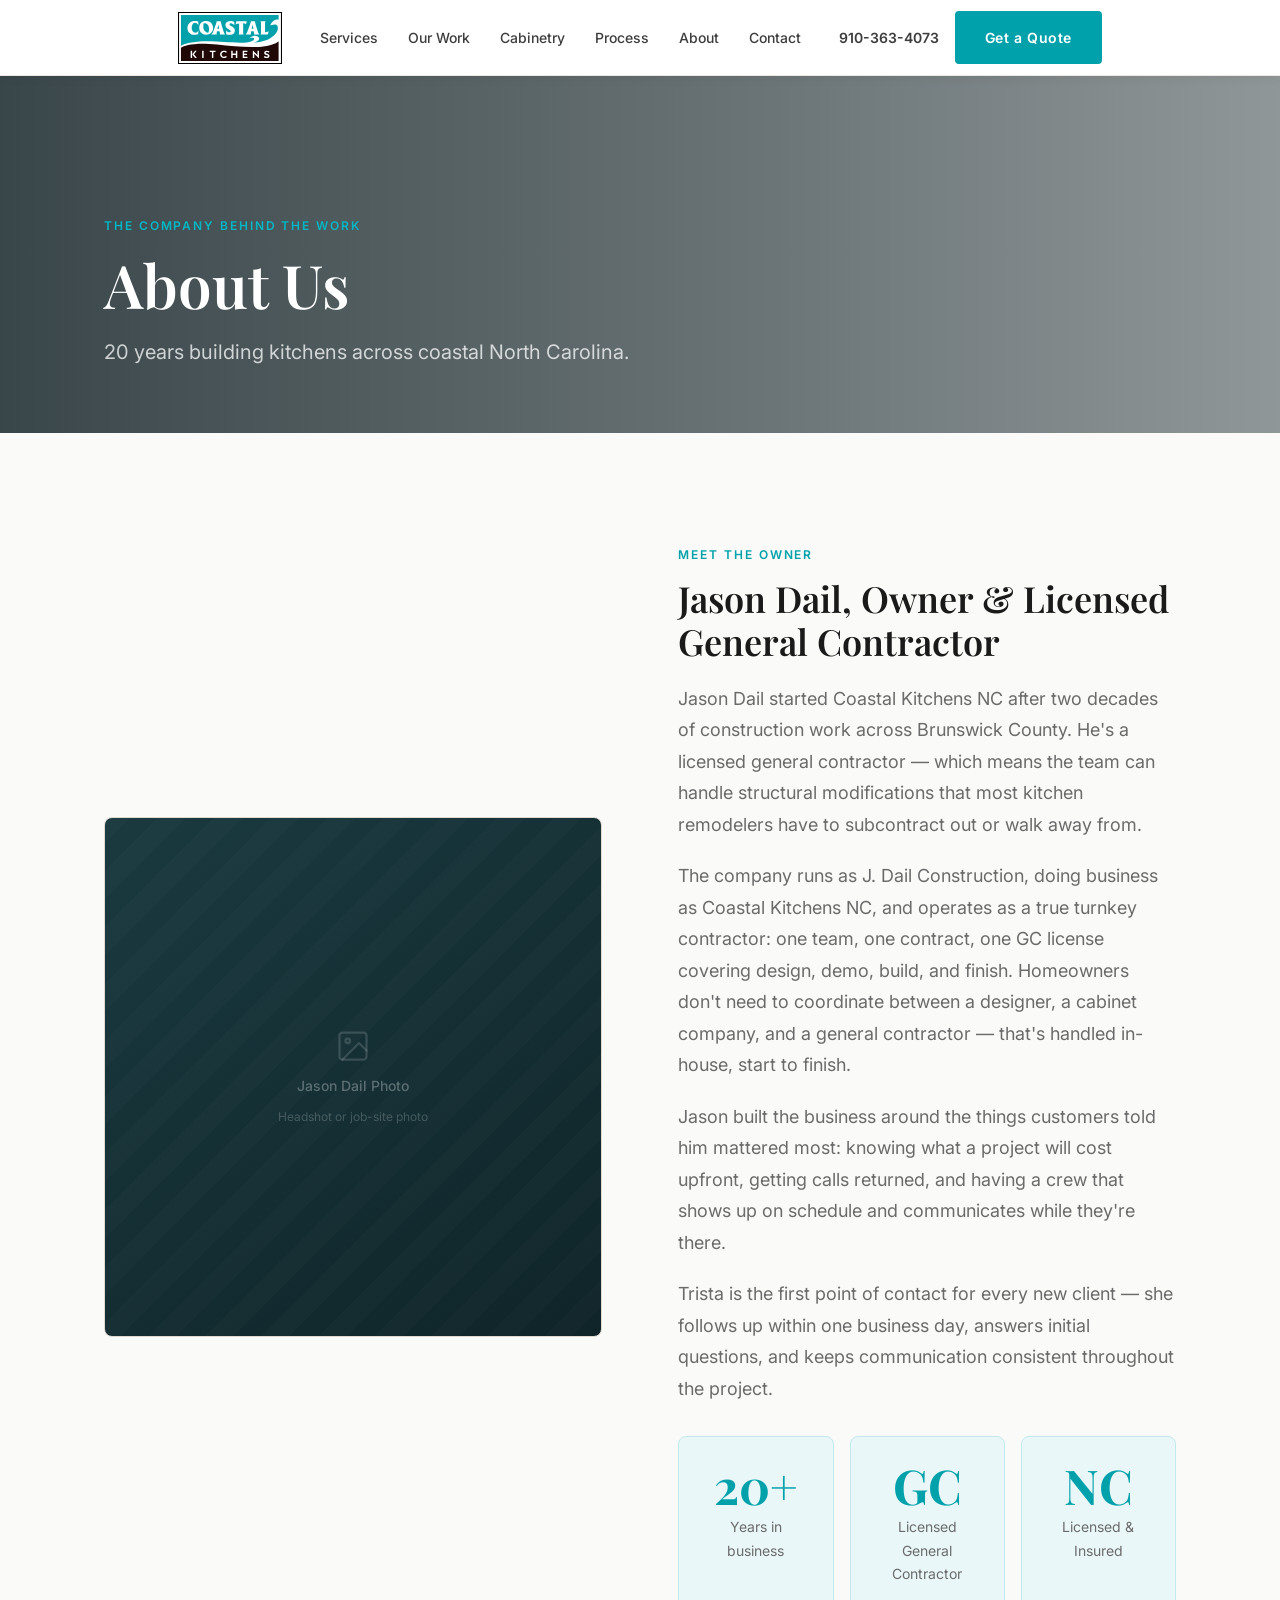
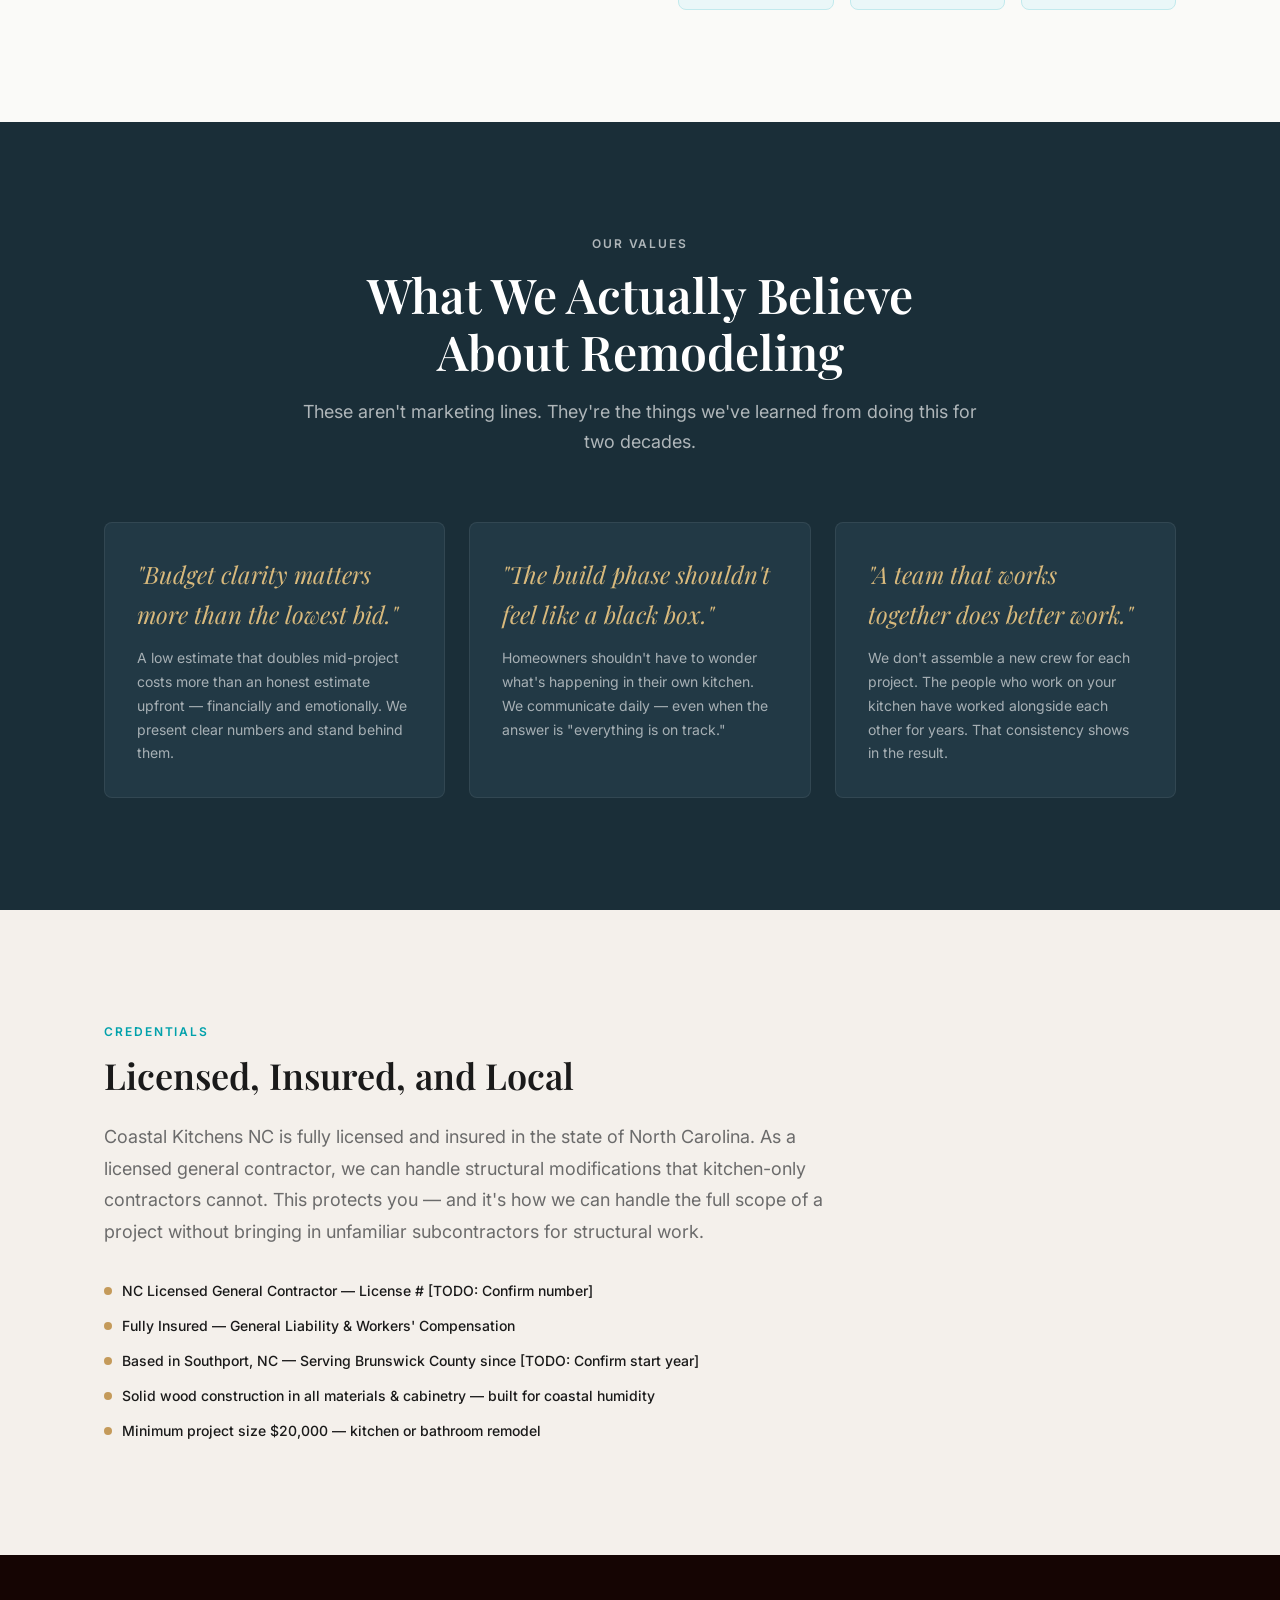
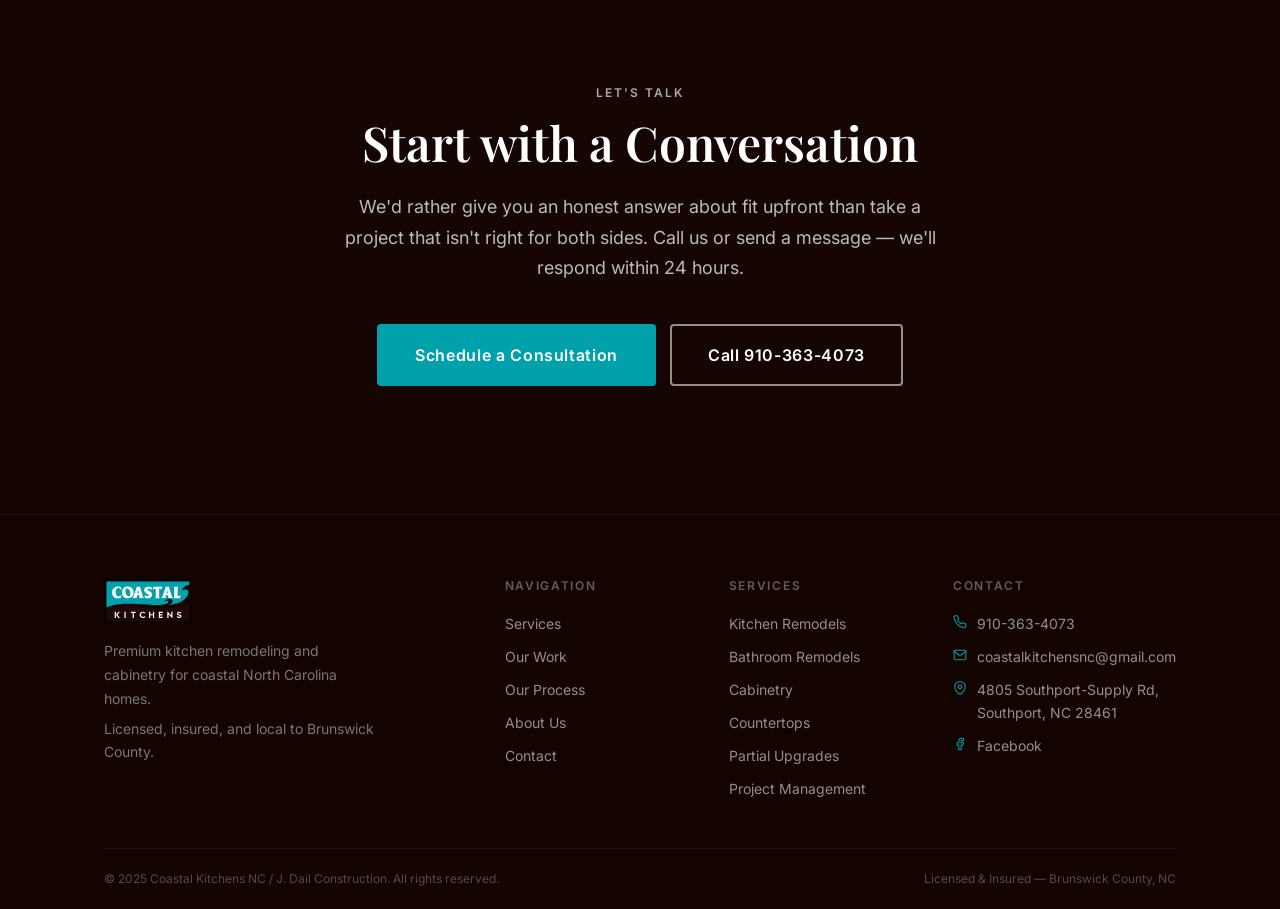
==== commit ee8f4278: "Polish pass: real reviews, nav rename, stronger why-us copy - Replace 3 fake testimonial placeholder" ====
--- a/about.html
+++ b/about.html
@@ -24,7 +24,7 @@
         <ul class="nav-links">
           <li><a href="services.html">Services</a></li>
           <li><a href="portfolio.html">Our Work</a></li>
-          <li><a href="cabinets.html">Cabinets</a></li>
+          <li><a href="cabinets.html">Cabinetry</a></li>
           <li><a href="process.html">Process</a></li>
           <li><a href="about.html">About</a></li>
           <li><a href="contact.html">Contact</a></li>
@@ -40,7 +40,7 @@
   <nav class="mobile-nav" aria-label="Mobile navigation">
     <a href="services.html">Services</a>
     <a href="portfolio.html">Our Work</a>
-    <a href="cabinets.html">Cabinets</a>
+    <a href="cabinets.html">Cabinetry</a>
     <a href="process.html">Process</a>
     <a href="about.html">About</a>
     <a href="contact.html">Contact</a>
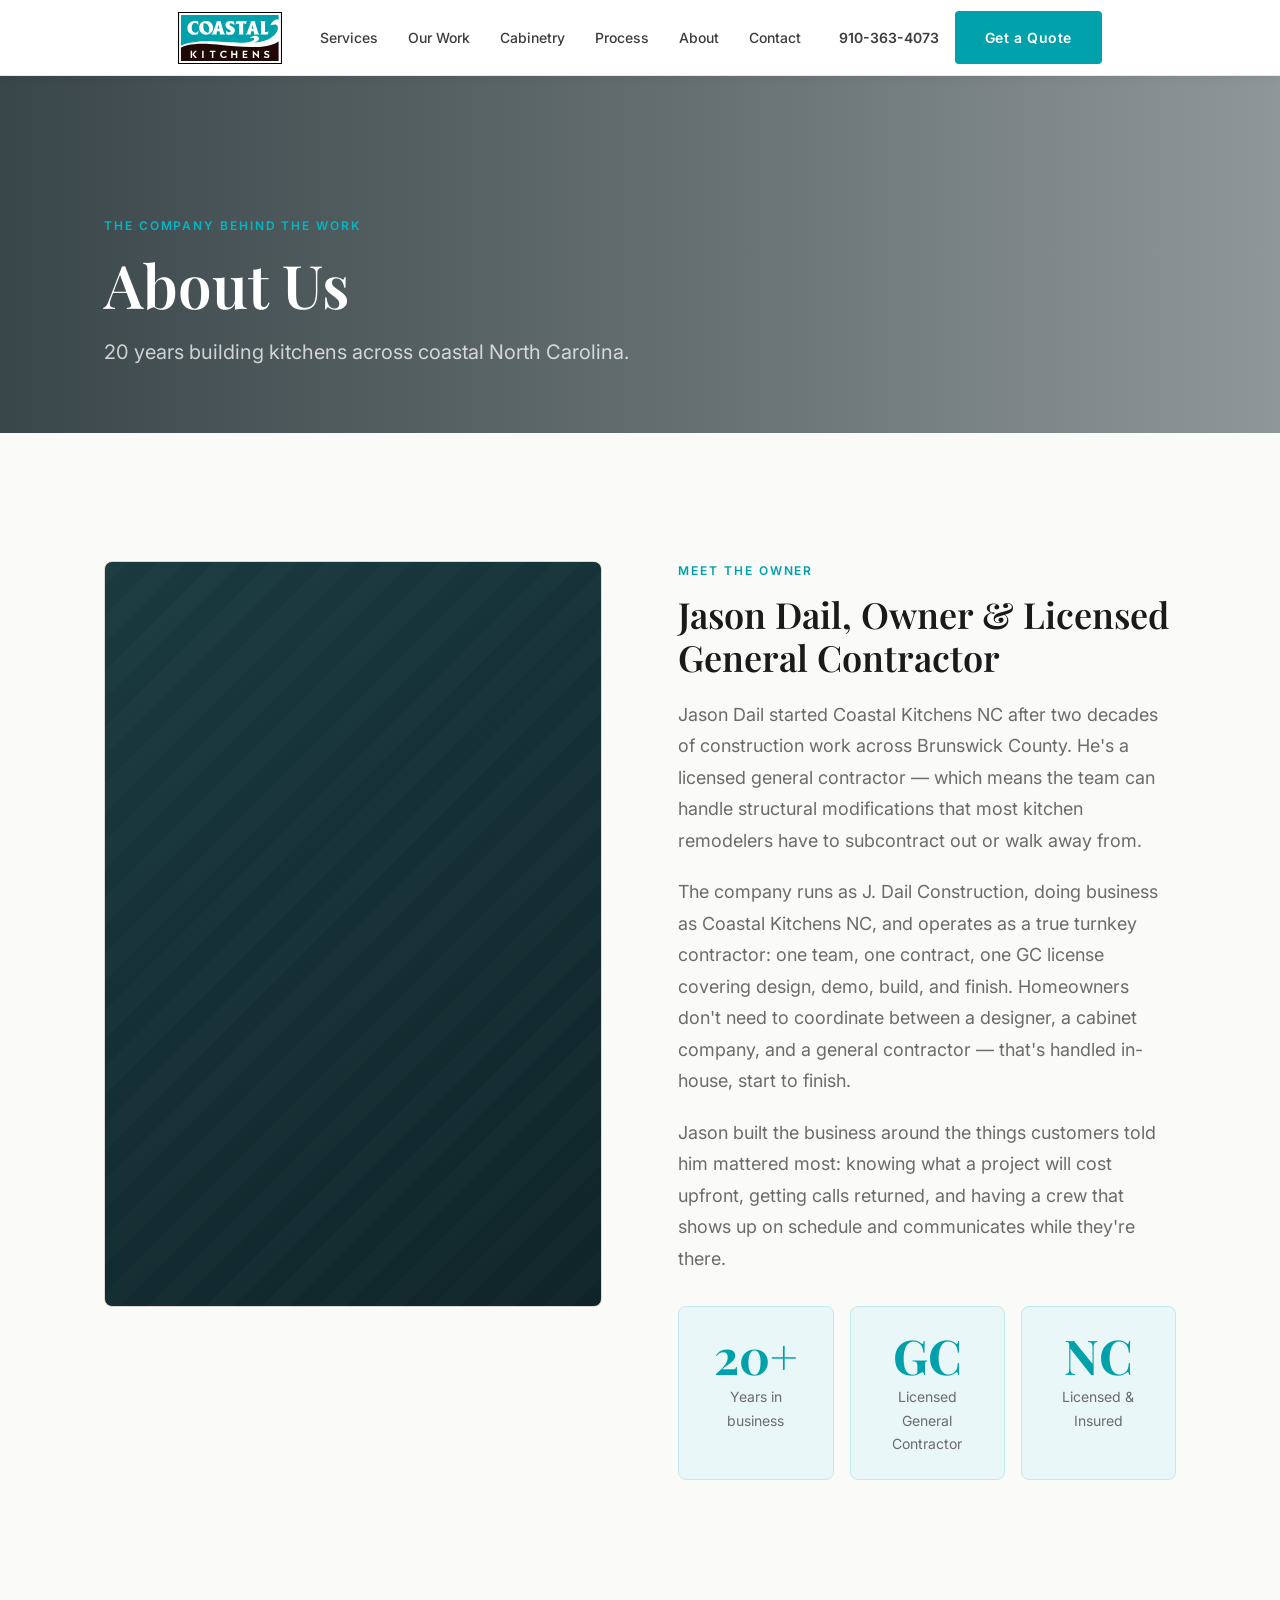
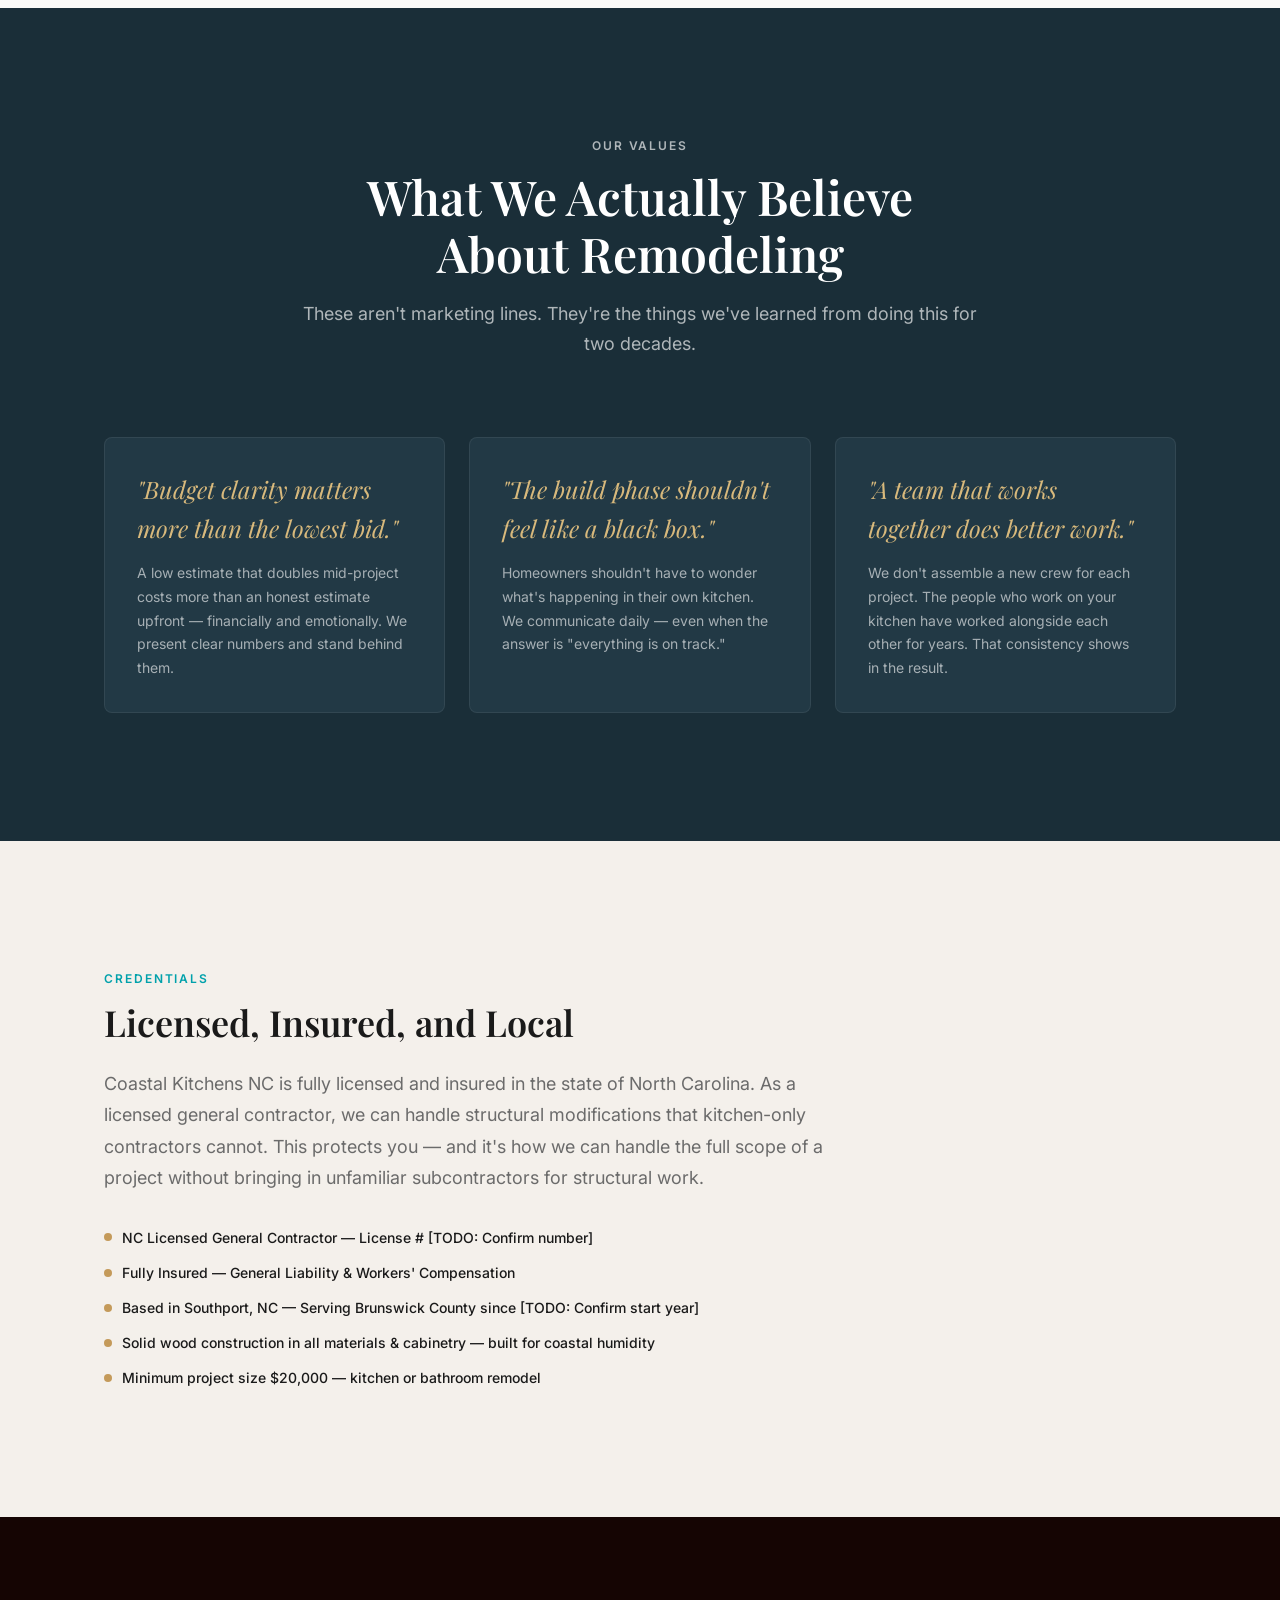
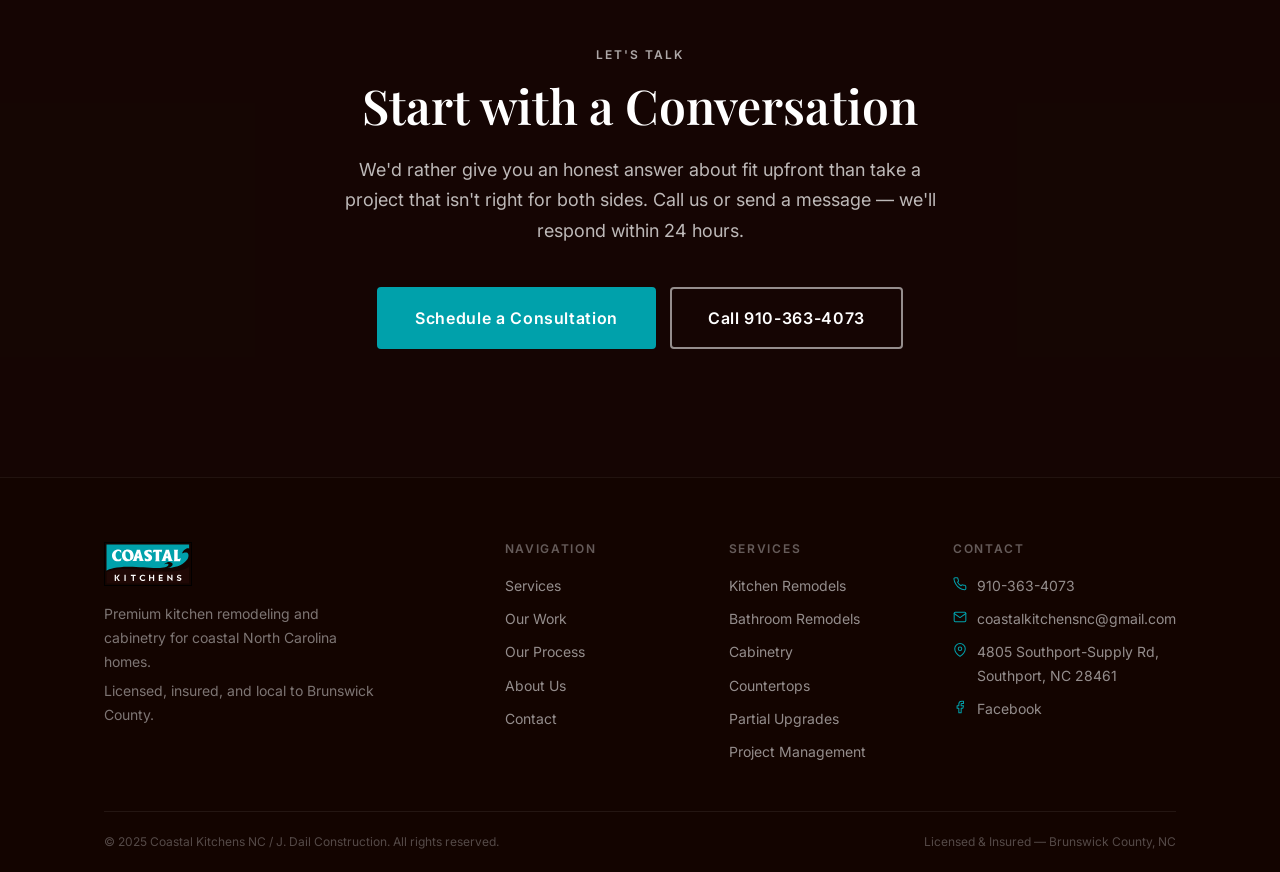
==== commit 6ebfc294: "Rename cabinets → cabinetry everywhere; fix photo layouts; remove Trista - Rename cabinets.html → ca" ====
--- a/about.html
+++ b/about.html
@@ -24,7 +24,7 @@
         <ul class="nav-links">
           <li><a href="services.html">Services</a></li>
           <li><a href="portfolio.html">Our Work</a></li>
-          <li><a href="cabinets.html">Cabinetry</a></li>
+          <li><a href="cabinetry.html">Cabinetry</a></li>
           <li><a href="process.html">Process</a></li>
           <li><a href="about.html">About</a></li>
           <li><a href="contact.html">Contact</a></li>
@@ -40,7 +40,7 @@
   <nav class="mobile-nav" aria-label="Mobile navigation">
     <a href="services.html">Services</a>
     <a href="portfolio.html">Our Work</a>
-    <a href="cabinets.html">Cabinetry</a>
+    <a href="cabinetry.html">Cabinetry</a>
     <a href="process.html">Process</a>
     <a href="about.html">About</a>
     <a href="contact.html">Contact</a>
@@ -96,12 +96,6 @@
             knowing what a project will cost upfront, getting calls returned, and having
             a crew that shows up on schedule and communicates while they're there.
           </p>
-          <p>
-            Trista is the first point of contact for every new client — she follows up
-            within one business day, answers initial questions, and keeps communication
-            consistent throughout the project.
-          </p>
-
           <!-- TODO: Confirm exact license type/number with Jason -->
           <div class="about-stat-row">
             <div class="about-stat">
--- a/css/styles.css
+++ b/css/styles.css
@@ -47,7 +47,7 @@
 
   /* Layout */
   --nav-height:    76px;
-  --section-pad:   clamp(64px, 9vw, 112px);
+  --section-pad:   clamp(80px, 10vw, 136px);
   --container-max: 1200px;
   --container-pad: clamp(20px, 5vw, 64px);
 
@@ -116,7 +116,7 @@
 }
 .eyebrow.light { color: rgba(255,255,255,0.65); }
 
-.section-header { max-width: 680px; margin-bottom: clamp(40px, 5vw, 64px); }
+.section-header { max-width: 680px; margin-bottom: clamp(52px, 6vw, 80px); }
 .section-header.centered { margin-left: auto; margin-right: auto; text-align: center; }
 .section-header h2 { font-size: clamp(var(--text-3xl), 4vw, var(--text-5xl)); margin-bottom: 16px; }
 .section-header p  { font-size: var(--text-lg); color: var(--text-muted); line-height: 1.7; }
@@ -155,7 +155,8 @@
 .btn-primary:hover {
   background: var(--teal-dark);
   border-color: var(--teal-dark);
-  box-shadow: var(--shadow-md);
+  box-shadow: var(--shadow-lg);
+  transform: translateY(-2px);
 }
 
 /* Ghost — teal outline, dark text (for light sections) */
@@ -167,6 +168,8 @@
 .btn-ghost:hover {
   background: var(--teal);
   color: var(--white);
+  transform: translateY(-2px);
+  box-shadow: var(--shadow-md);
 }
 
 /* Ghost Dark — dark outline, dark text */
@@ -189,6 +192,7 @@
 .btn-ghost-light:hover {
   background: rgba(255,255,255,0.1);
   border-color: var(--white);
+  transform: translateY(-2px);
 }
 
 /* ============================================================
@@ -211,21 +215,7 @@
   background: repeating-linear-gradient(-45deg, transparent, transparent 20px,
     rgba(255,255,255,0.015) 20px, rgba(255,255,255,0.015) 40px);
 }
-.placeholder-inner {
-  display: flex;
-  flex-direction: column;
-  align-items: center;
-  gap: 10px;
-  color: rgba(255,255,255,0.3);
-  font-family: var(--font-body);
-  text-align: center;
-  padding: 24px;
-  position: relative;
-  z-index: 1;
-}
-.placeholder-inner svg  { width: 36px; height: 36px; opacity: 0.5; }
-.placeholder-inner p    { font-size: var(--text-sm); font-weight: 500; }
-.placeholder-inner small{ font-size: var(--text-xs); opacity: 0.7; }
+.placeholder-inner { display: none; }
 
 /* ============================================================
    NAVIGATION
@@ -368,6 +358,12 @@
   background-size: cover;
   background-position: center;
   z-index: 0;
+  animation: heroZoom 16s ease-in-out infinite alternate;
+  will-change: transform;
+}
+@keyframes heroZoom {
+  from { transform: scale(1); }
+  to   { transform: scale(1.06); }
 }
 .hero-overlay {
   position: absolute;
@@ -410,6 +406,54 @@
 }
 .hero-cta { display: flex; flex-wrap: wrap; gap: 14px; }
 
+/* Hero entrance animations */
+@keyframes heroFadeUp {
+  from { opacity: 0; transform: translateY(24px); }
+  to   { opacity: 1; transform: translateY(0); }
+}
+.hero-eyebrow { animation: heroFadeUp 0.7s ease both 0.1s; }
+.hero h1      { animation: heroFadeUp 0.7s ease both 0.3s; }
+.hero-sub     { animation: heroFadeUp 0.7s ease both 0.5s; }
+.hero-cta     { animation: heroFadeUp 0.7s ease both 0.7s; }
+.hero-stats   { animation: heroFadeUp 0.7s ease both 0.9s; }
+
+/* Hero stats strip */
+.hero-stats {
+  display: flex;
+  align-items: center;
+  gap: 40px;
+  margin-top: 56px;
+  padding-top: 32px;
+  border-top: 1px solid rgba(255,255,255,0.12);
+}
+.hero-stat { text-align: left; }
+.hero-stat-number {
+  font-family: var(--font-heading);
+  font-size: var(--text-4xl);
+  font-weight: 700;
+  color: var(--white);
+  display: block;
+  line-height: 1;
+  margin-bottom: 6px;
+}
+.hero-stat-label {
+  font-size: 0.68rem;
+  color: rgba(255,255,255,0.5);
+  text-transform: uppercase;
+  letter-spacing: 0.13em;
+  font-weight: 600;
+}
+.hero-stat-divider {
+  width: 1px;
+  height: 40px;
+  background: rgba(255,255,255,0.15);
+  flex-shrink: 0;
+}
+@media (max-width: 1100px) {
+  .hero-stats { gap: 24px; }
+  .hero-stat-number { font-size: var(--text-3xl); }
+}
+
 /* Scroll indicator */
 .hero-scroll {
   position: absolute;
@@ -539,7 +583,7 @@
   display: grid;
   grid-template-columns: 1fr 1fr;
   gap: clamp(40px, 6vw, 80px);
-  align-items: center;
+  align-items: start;
 }
 .why-us-content h2 {
   font-size: clamp(var(--text-3xl), 3.5vw, var(--text-5xl));
@@ -585,7 +629,7 @@
 .why-us-image {
   border-radius: var(--radius-lg);
   overflow: hidden;
-  height: 520px;
+  aspect-ratio: 2/3;
   border: 1px solid var(--border);
 }
 
@@ -1033,9 +1077,9 @@
   display: grid;
   grid-template-columns: 1fr 1fr;
   gap: clamp(40px, 6vw, 80px);
-  align-items: center;
-}
-.about-intro-image { height: 520px; border-radius: var(--radius-lg); overflow: hidden; border: 1px solid var(--border); }
+  align-items: start;
+}
+.about-intro-image { aspect-ratio: 2/3; border-radius: var(--radius-lg); overflow: hidden; border: 1px solid var(--border); }
 .about-intro-content h2 { font-size: clamp(var(--text-3xl), 3.5vw, var(--text-4xl)); margin-bottom: 20px; }
 .about-intro-content p { font-size: var(--text-lg); color: var(--text-muted); line-height: 1.75; margin-bottom: 20px; }
 .about-stat-row { display: grid; grid-template-columns: repeat(3, 1fr); gap: 16px; margin-top: 32px; }
@@ -1089,7 +1133,7 @@
   width: 6px; height: 6px;
   border-radius: 50%; background: var(--teal); flex-shrink: 0;
 }
-.service-row-image { height: 280px; }
+.service-row-image { min-height: 240px; margin: clamp(14px, 2vw, 24px); border-radius: var(--radius-lg); overflow: hidden; }
 
 /* ============================================================
    PORTFOLIO PAGE
@@ -1465,7 +1509,7 @@
 
   .why-us-image,
   .area-map,
-  .about-intro-image { height: 360px; }
+  .about-intro-image { height: 280px; aspect-ratio: unset; }
 
   .process-steps { grid-template-columns: repeat(2, 1fr); }
 
@@ -1512,6 +1556,8 @@
 
   .final-cta-actions { flex-direction: column; align-items: stretch; }
   .final-cta-actions .btn { text-align: center; justify-content: center; }
+  .hero-stat-divider { display: none; }
+  .hero-stats { gap: 20px; flex-wrap: wrap; }
 
   .style-card { flex: 0 0 155px; height: 115px; }
   .cabinet-gallery-grid { grid-template-columns: 1fr; }
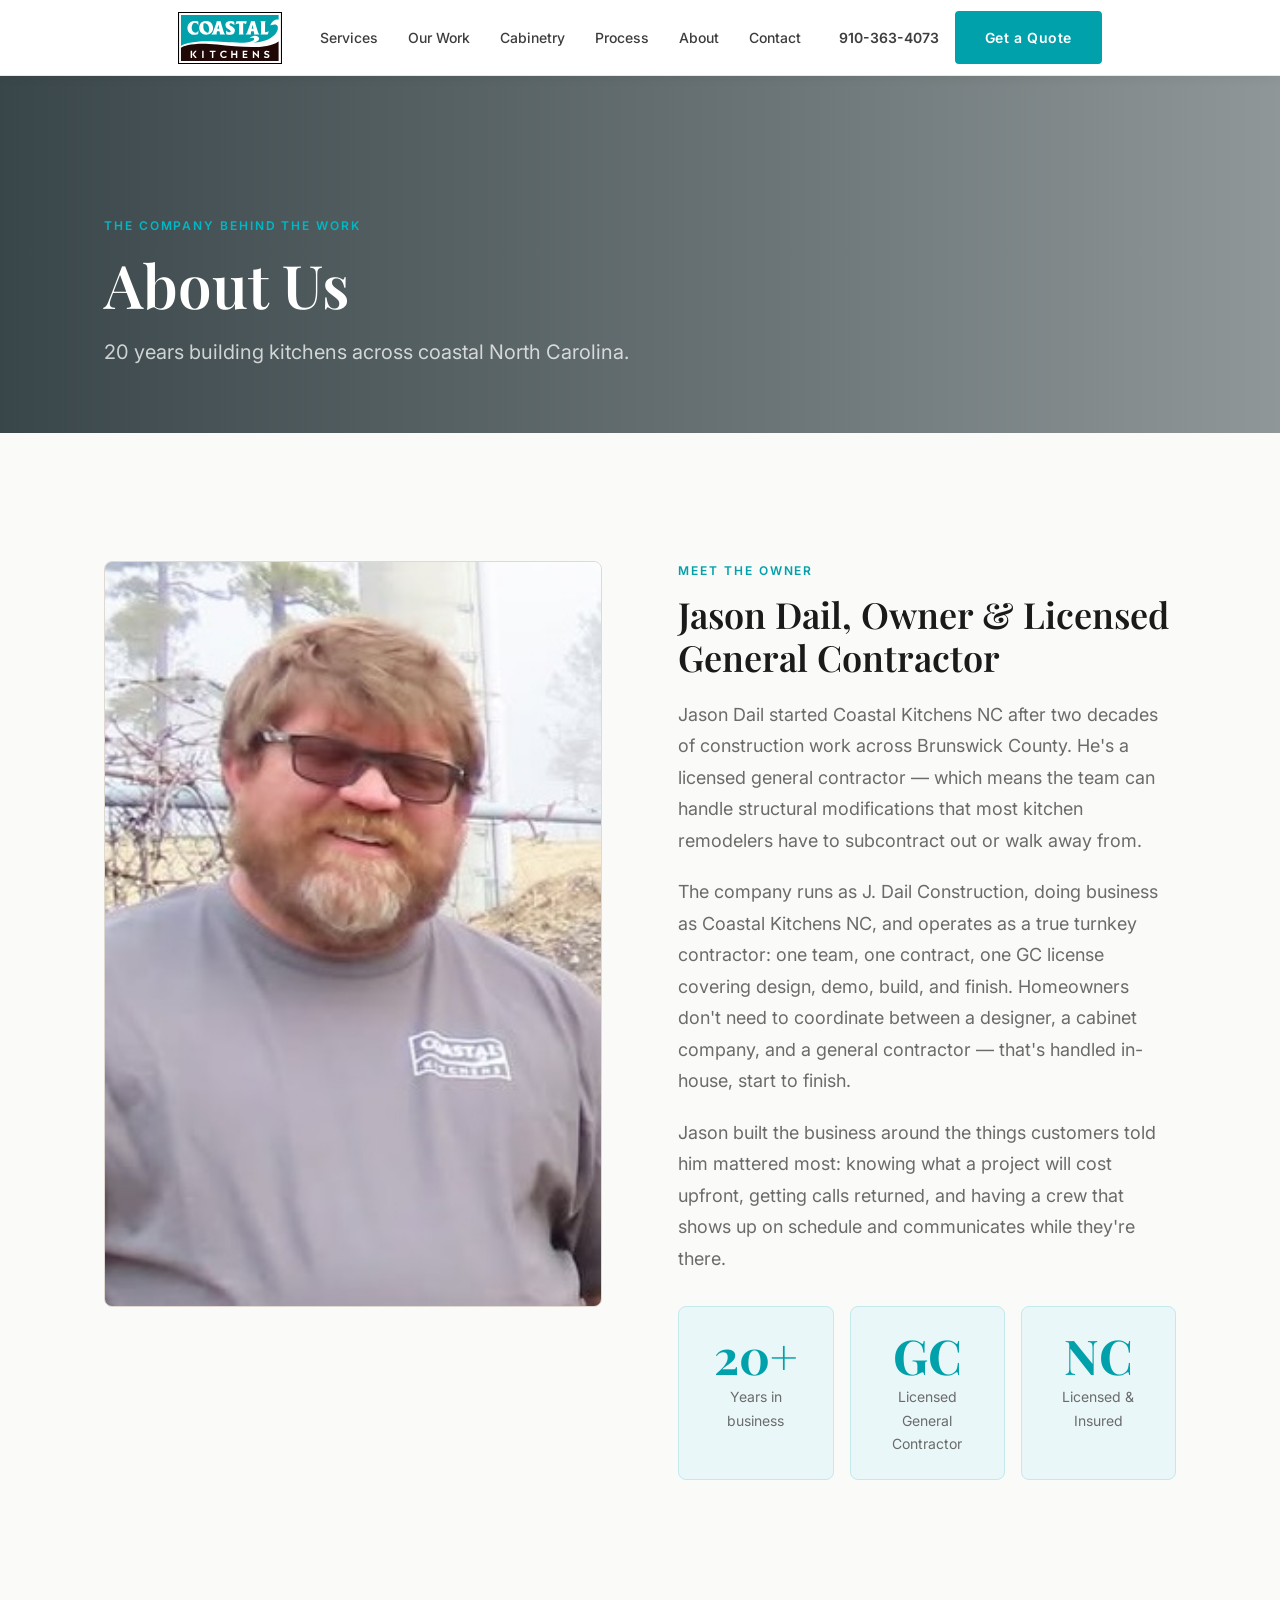
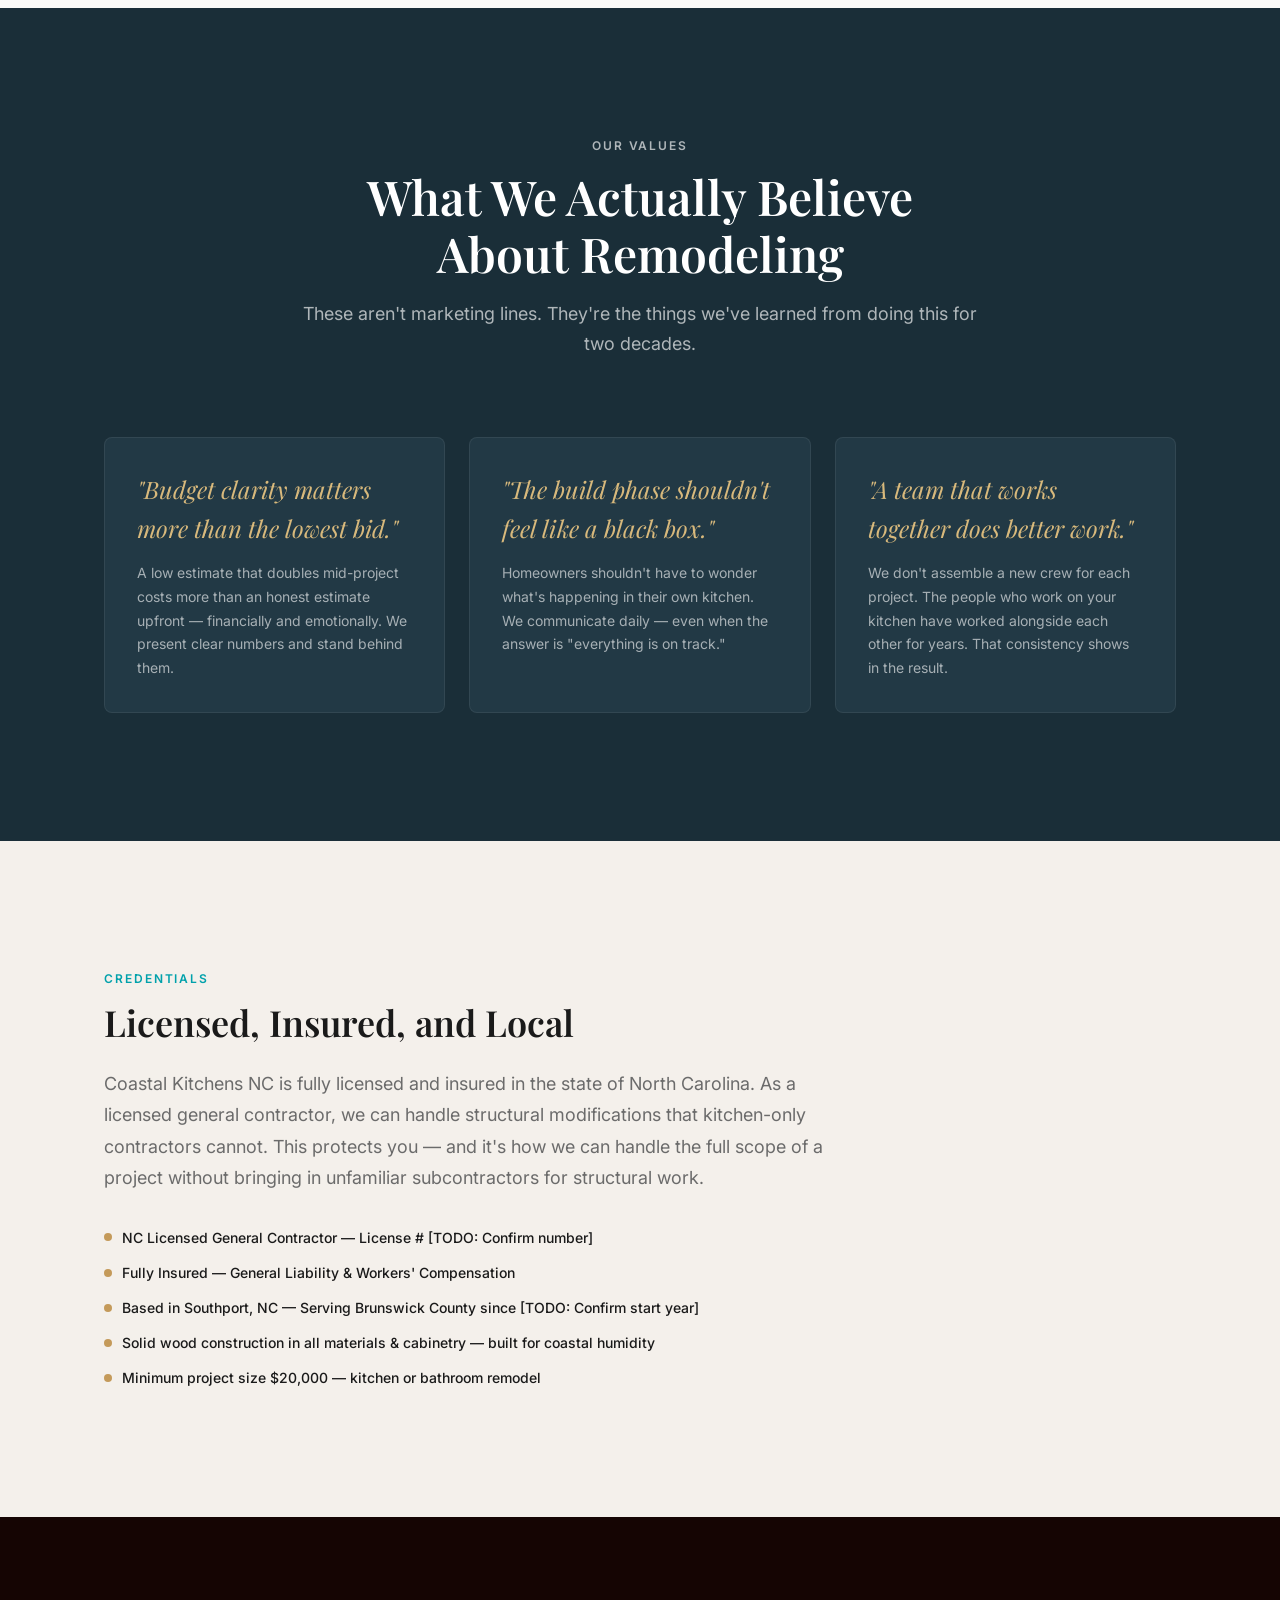
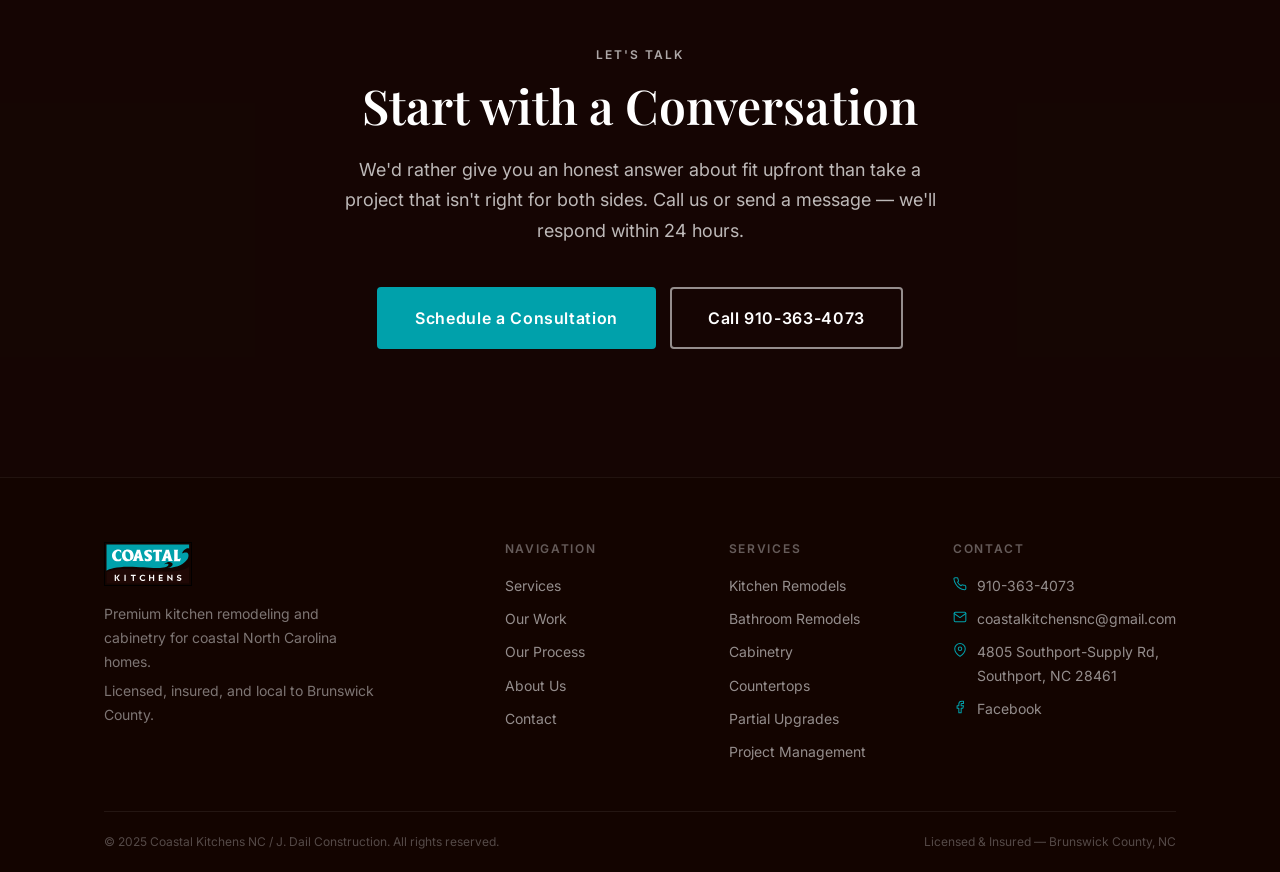
==== commit a6c7d742: "Add Jason Dail headshot to about page Replace dark teal placeholder with real photo (jason-dail.jpg)" ====
--- a/about.html
+++ b/about.html
@@ -62,16 +62,8 @@
     <div class="container">
       <div class="about-intro-grid">
 
-        <!-- TODO: Photo — Jason Dail headshot or Jason on a job site.
-                  Vertical/portrait orientation preferred for this slot.
-                  Candid and natural, not overly staged.
-        -->
-        <div class="about-intro-image photo-placeholder">
-          <div class="placeholder-inner">
-            <svg viewBox="0 0 24 24" stroke="currentColor" fill="none" stroke-width="1.5" stroke-linecap="round" stroke-linejoin="round"><rect x="3" y="3" width="18" height="18" rx="2"/><circle cx="8.5" cy="8.5" r="1.5"/><polyline points="21 15 16 10 5 21"/></svg>
-            <p>Jason Dail Photo</p>
-            <small>Headshot or job-site photo</small>
-          </div>
+        <div class="about-intro-image">
+          <img src="images/jason-dail.jpg" alt="Jason Dail, Owner of Coastal Kitchens NC" style="width:100%;height:100%;object-fit:cover;object-position:center top;display:block;" />
         </div>
 
         <div class="about-intro-content">
--- a/css/styles.css
+++ b/css/styles.css
@@ -1134,6 +1134,7 @@
   border-radius: 50%; background: var(--teal); flex-shrink: 0;
 }
 .service-row-image { min-height: 240px; margin: clamp(14px, 2vw, 24px); border-radius: var(--radius-lg); overflow: hidden; }
+.service-row[id] { scroll-margin-top: calc(var(--nav-height) + 24px); }
 
 /* ============================================================
    PORTFOLIO PAGE
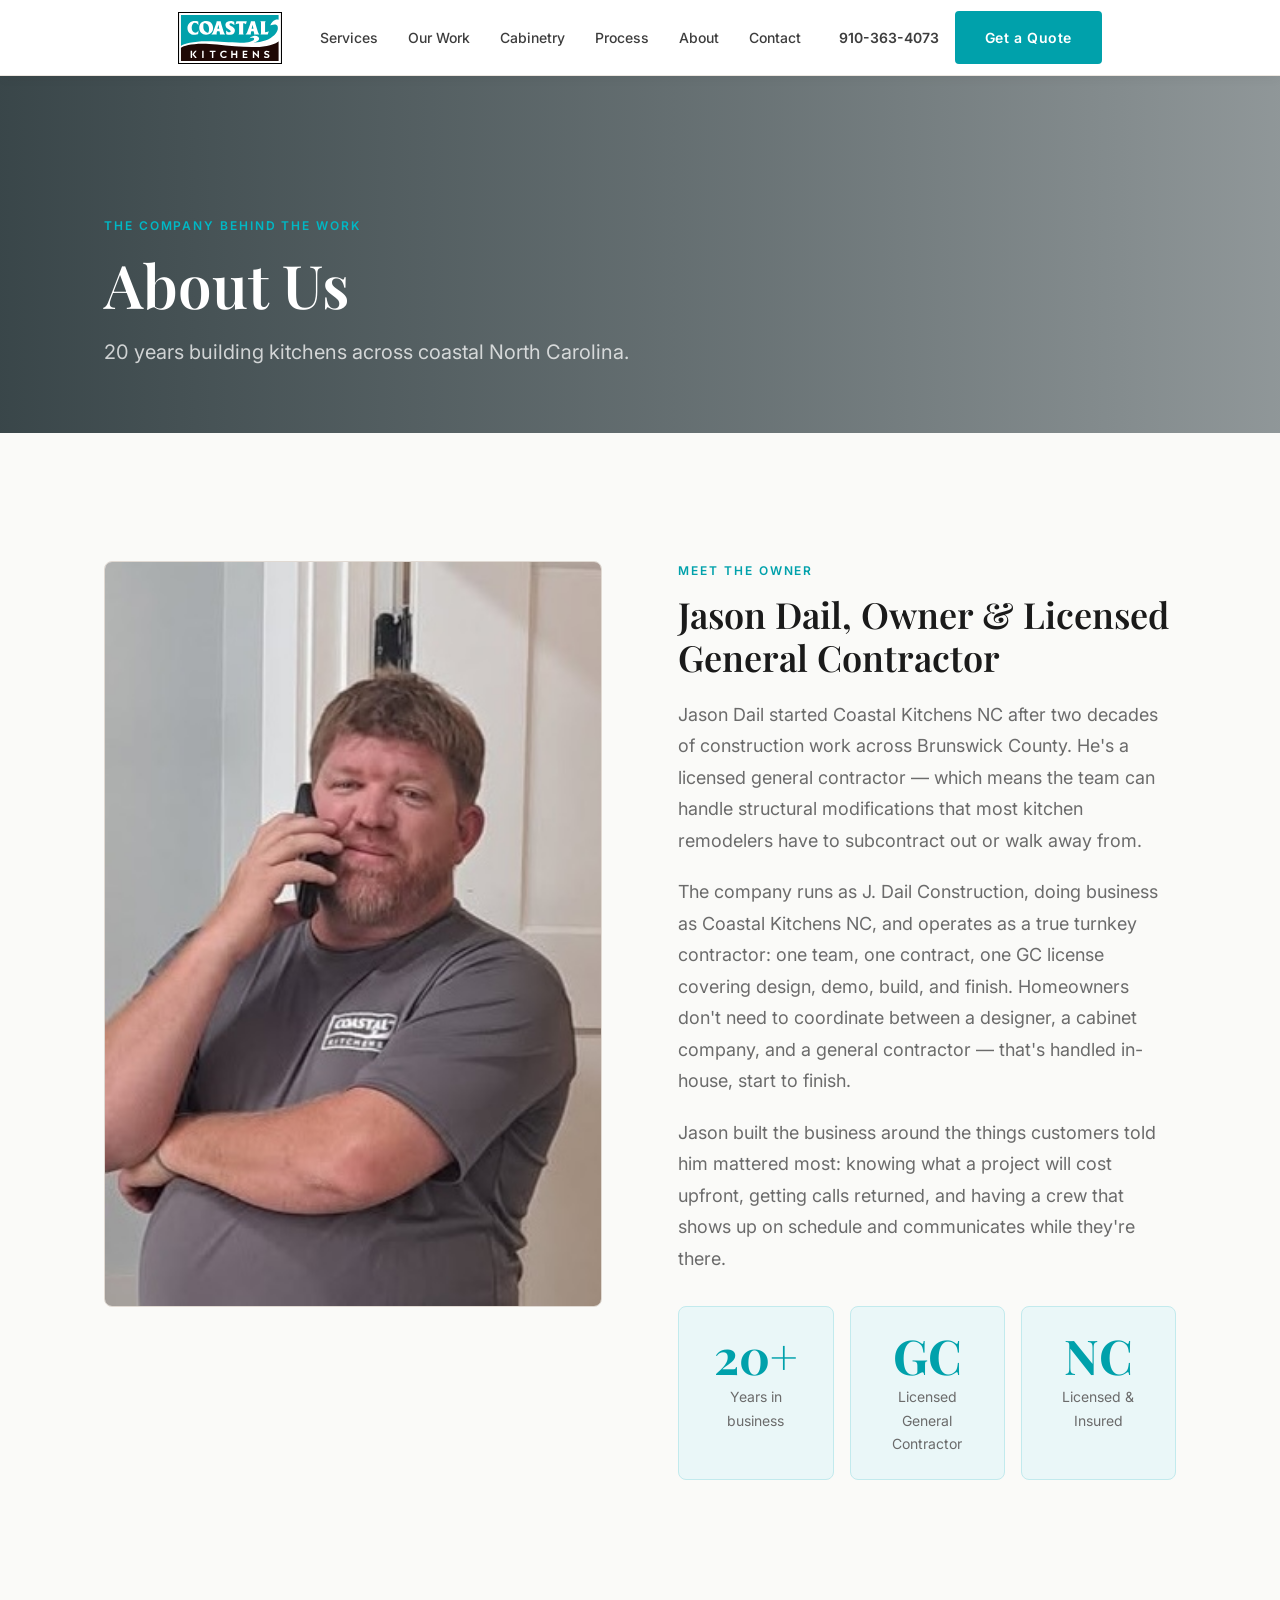
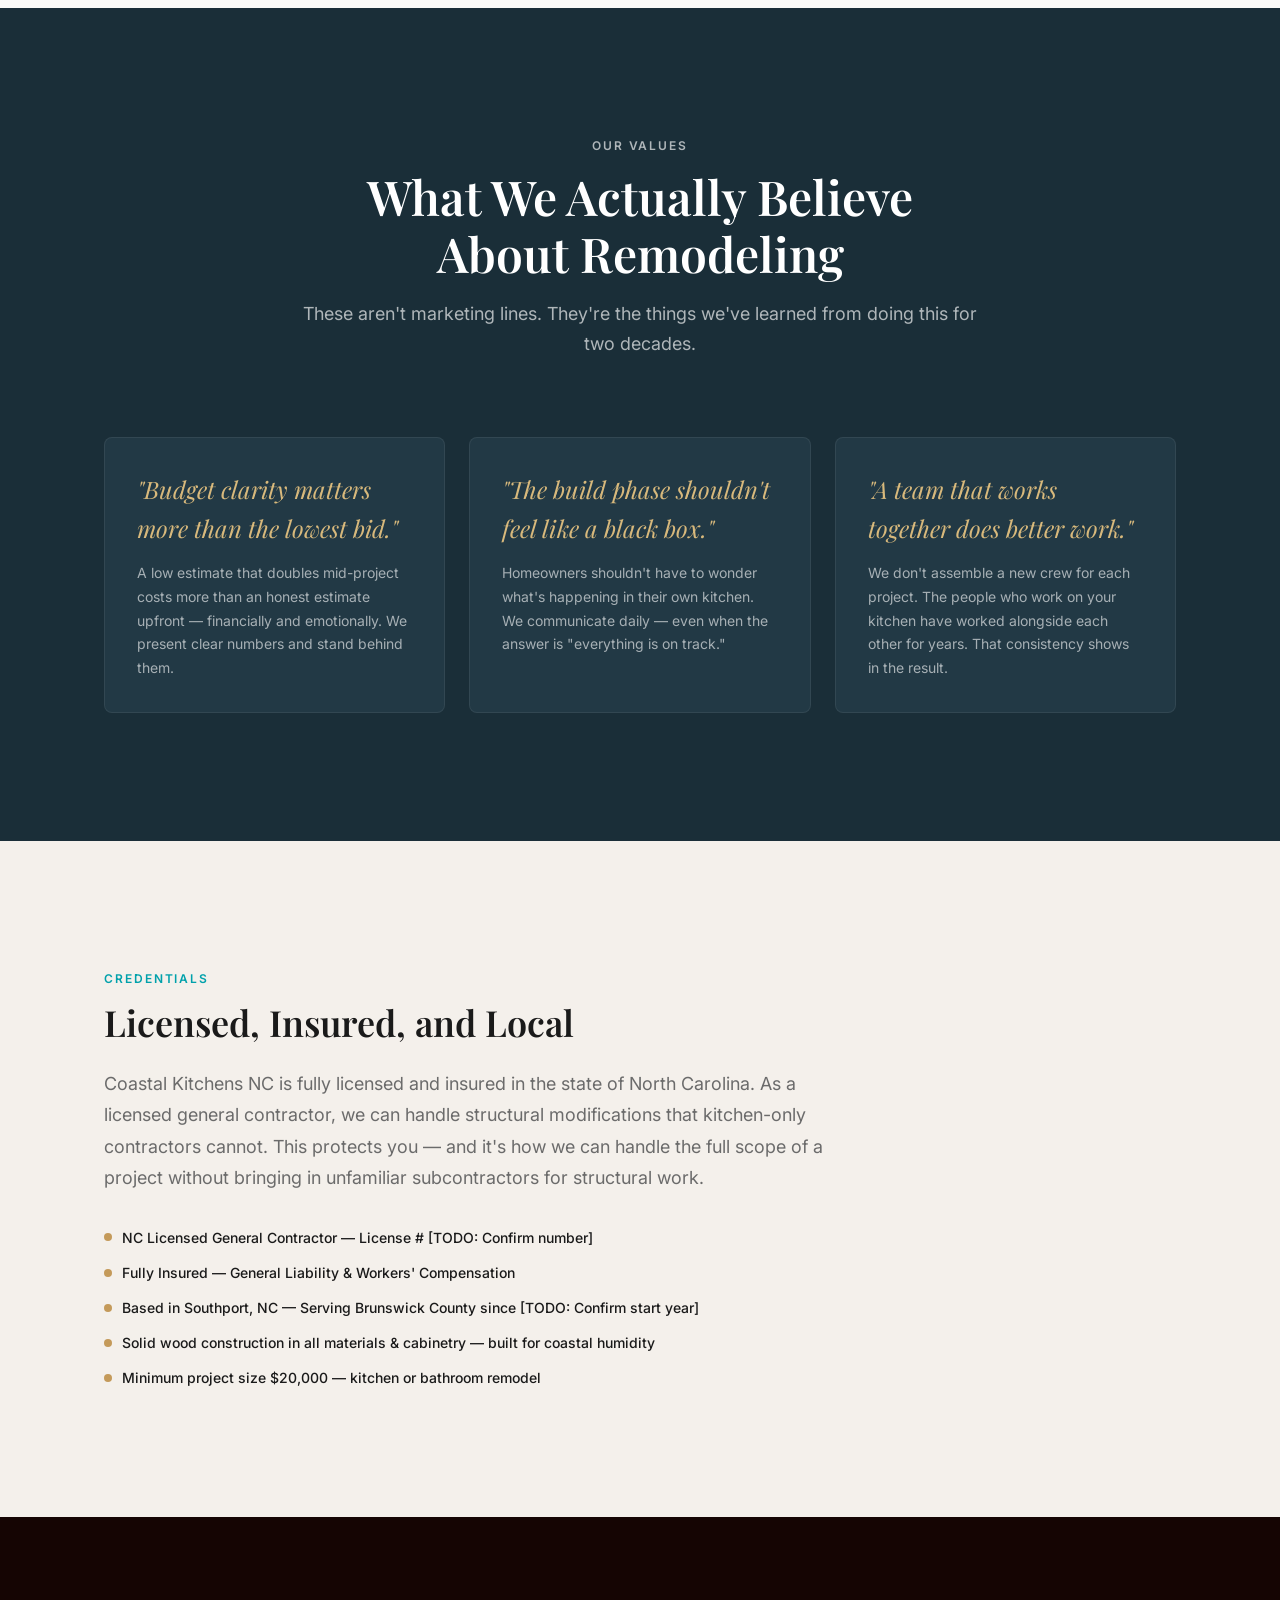
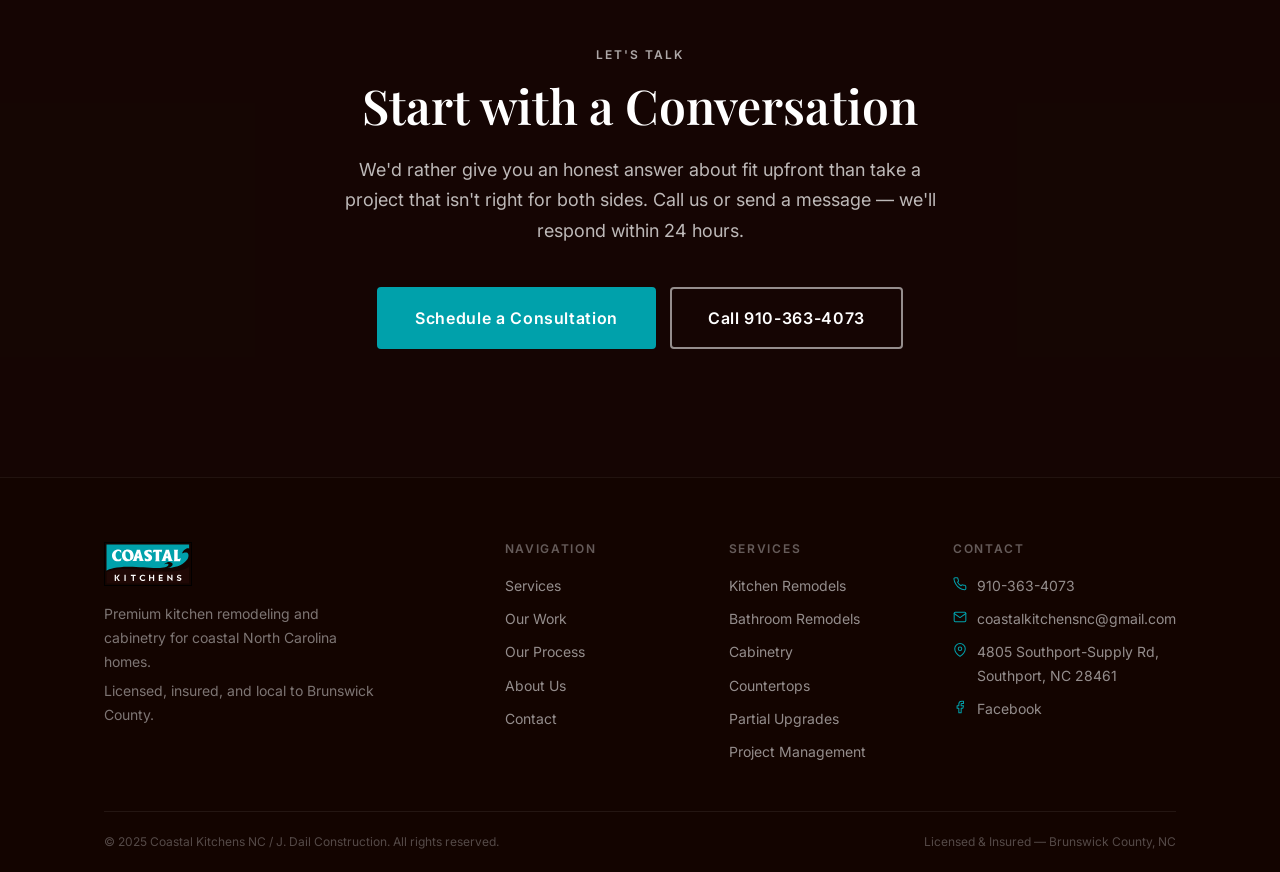
==== commit a66e19b0: "Swap Jason photo to jason-dail-2.jpg (on-site phone shot) Co-Authored-By: Claude Sonnet 4.6 <noreply" ====
--- a/about.html
+++ b/about.html
@@ -63,7 +63,7 @@
       <div class="about-intro-grid">
 
         <div class="about-intro-image">
-          <img src="images/jason-dail.jpg" alt="Jason Dail, Owner of Coastal Kitchens NC" style="width:100%;height:100%;object-fit:cover;object-position:center top;display:block;" />
+          <img src="images/jason-dail-2.jpg" alt="Jason Dail, Owner of Coastal Kitchens NC" style="width:100%;height:100%;object-fit:cover;object-position:center top;display:block;" />
         </div>
 
         <div class="about-intro-content">
